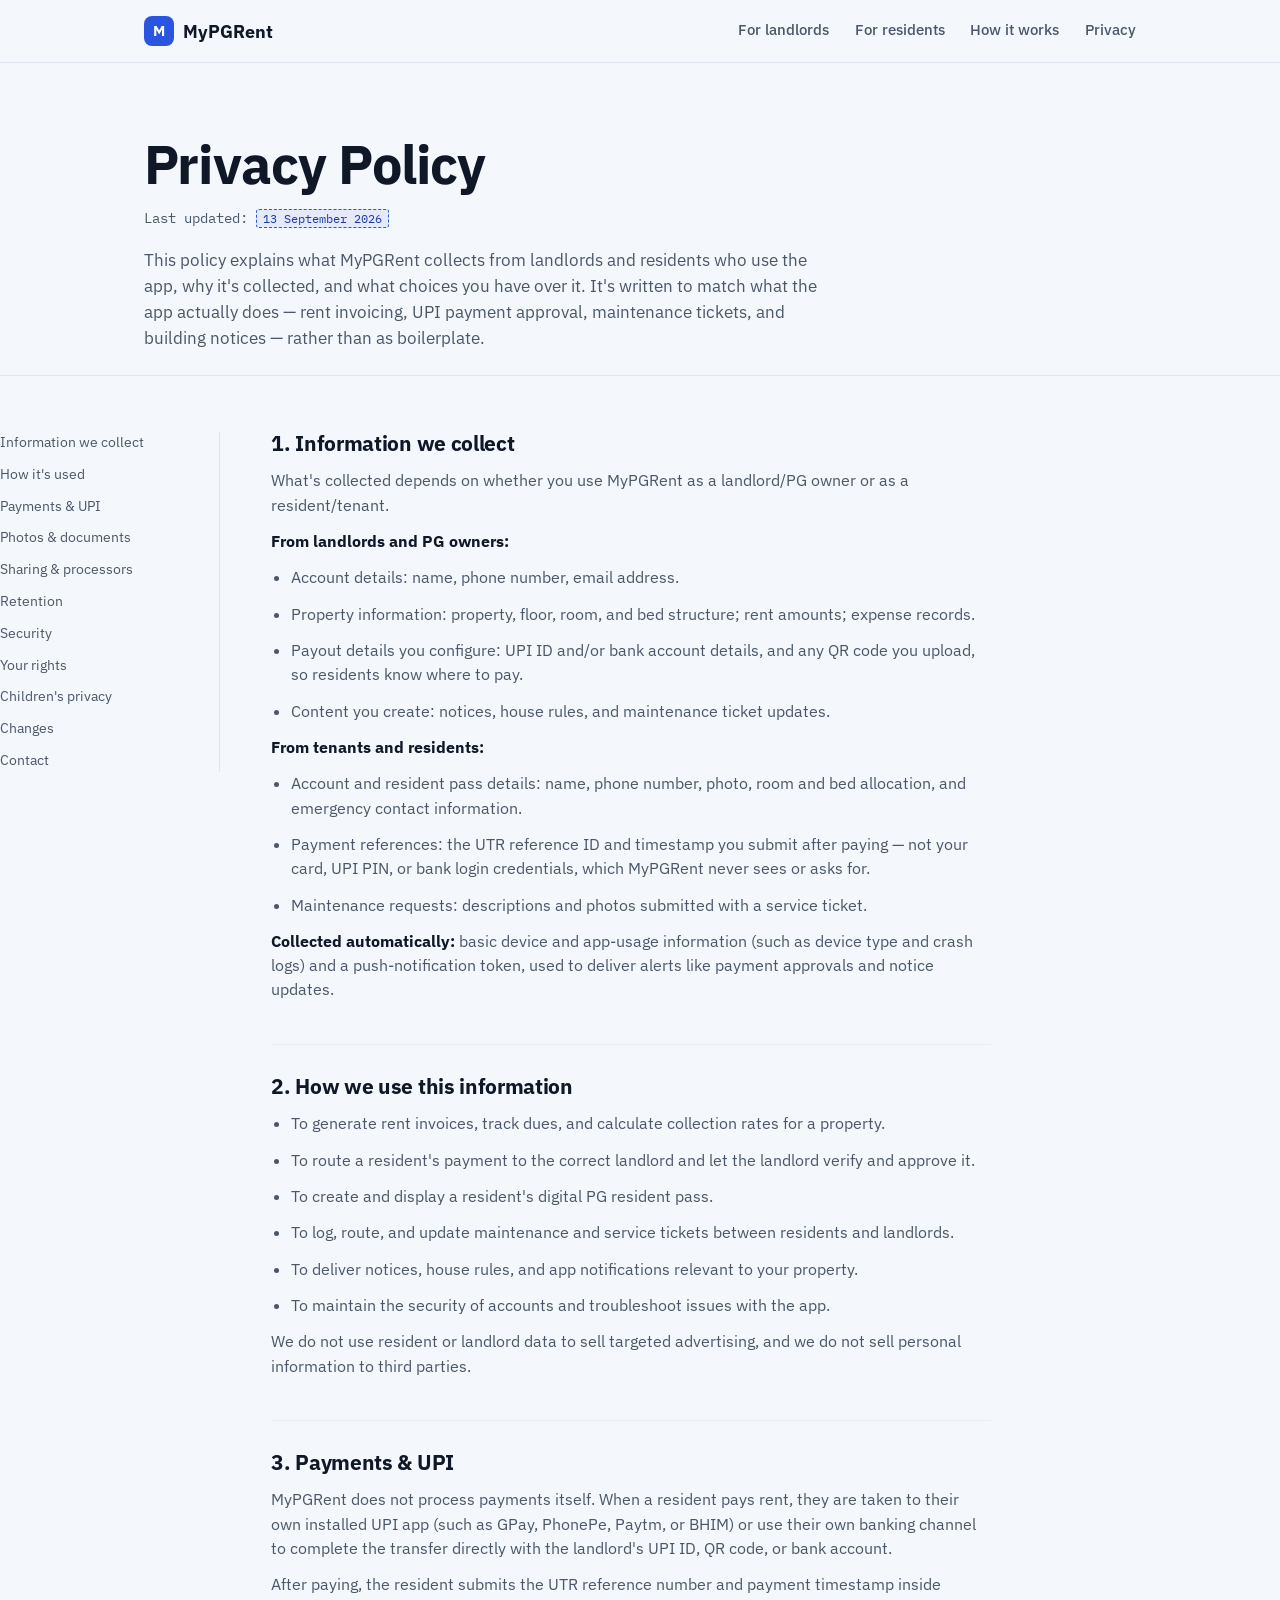
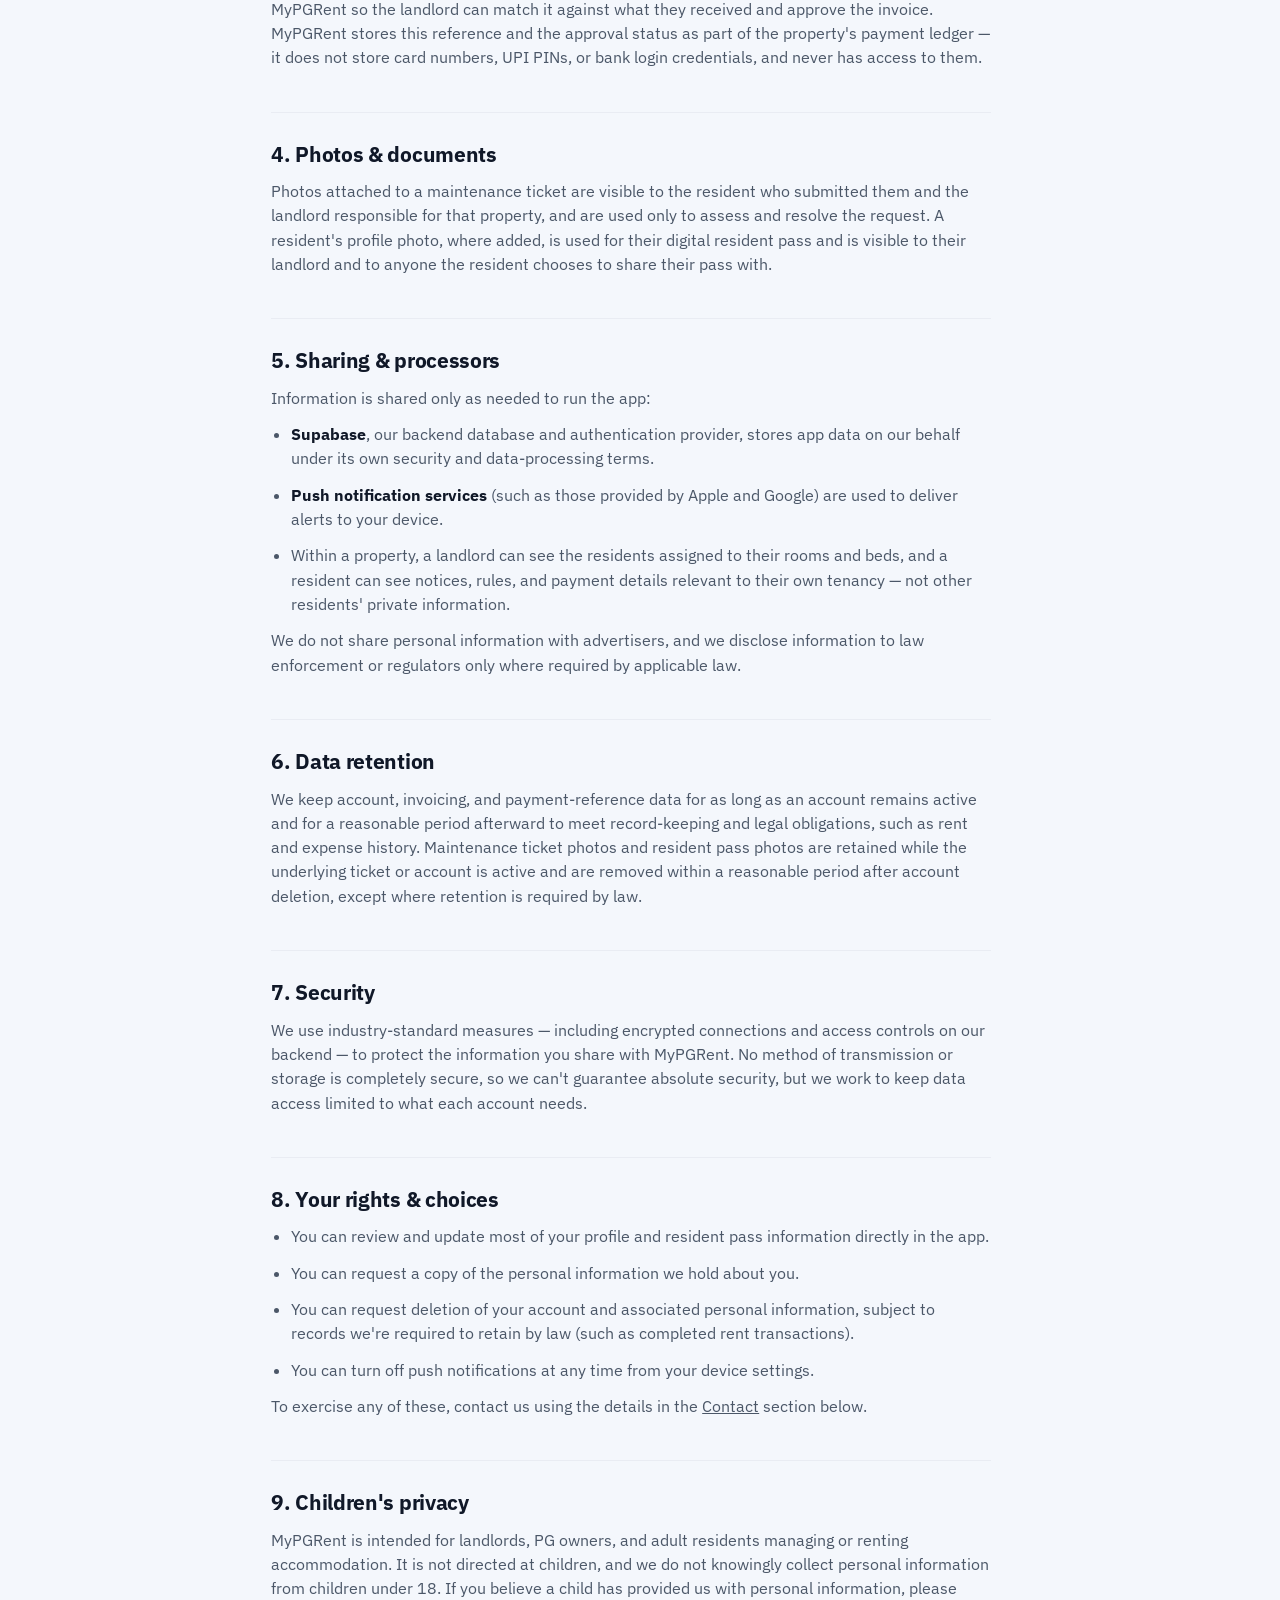
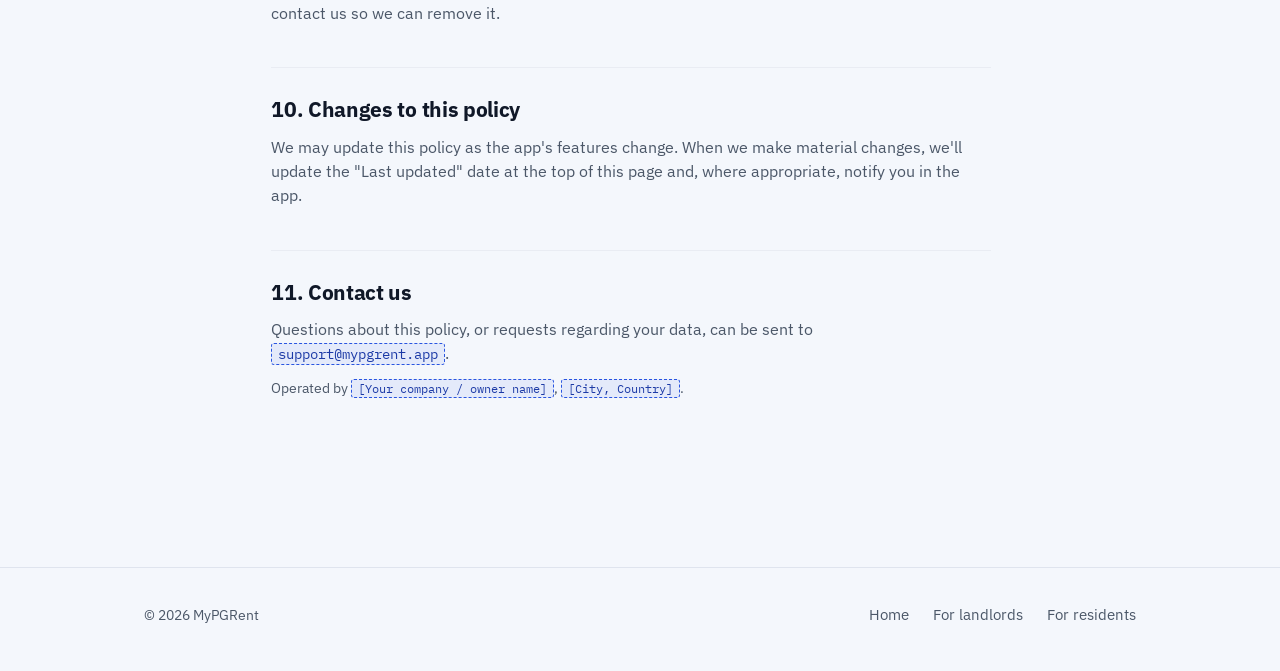
==== privacy.html @ ccdbc05f "Add files via upload" ====
<!DOCTYPE html>
<html lang="en">
<head>
<meta charset="UTF-8">
<meta name="viewport" content="width=device-width, initial-scale=1.0">
<title>Privacy Policy — MyPGRent</title>
<meta name="description" content="Privacy policy for the MyPGRent PG and rental property management app.">
<link rel="preconnect" href="https://fonts.googleapis.com">
<link rel="preconnect" href="https://fonts.gstatic.com" crossorigin>
<link href="https://fonts.googleapis.com/css2?family=Fraunces:opsz,wght@9..144,500;9..144,600&family=IBM+Plex+Sans:wght@400;500;600&family=IBM+Plex+Mono:wght@400;500&display=swap" rel="stylesheet">
<link rel="stylesheet" href="styles.css">
</head>
<body>

<header class="site-header">
  <div class="container">
    <a href="index.html" class="brand"><span class="brand-mark">M</span>MyPGRent</a>
    <button class="nav-toggle" aria-label="Toggle menu" aria-expanded="false">
      <svg viewBox="0 0 24 24" fill="none" stroke="currentColor" stroke-width="2"><line x1="3" y1="6" x2="21" y2="6"/><line x1="3" y1="12" x2="21" y2="12"/><line x1="3" y1="18" x2="21" y2="18"/></svg>
    </button>
    <nav class="site-nav">
      <a href="index.html#landlords">For landlords</a>
      <a href="index.html#residents">For residents</a>
      <a href="index.html#how-it-works">How it works</a>
      <a href="privacy.html">Privacy</a>
    </nav>
  </div>
</header>

<section class="doc-hero">
  <div class="container">
    <h1 style="max-width: 20ch;">Privacy Policy</h1>
    <p class="updated">Last updated: <span class="fill-in">13 September 2026</span></p>
    <p class="lede">This policy explains what MyPGRent collects from landlords and residents who use the app, why it's collected, and what choices you have over it. It's written to match what the app actually does — rent invoicing, UPI payment approval, maintenance tickets, and building notices — rather than as boilerplate.</p>
  </div>
</section>

<section class="doc-body">
  <div class="container" style="display: contents;">
    <aside class="doc-toc">
      <a href="#collect">Information we collect</a>
      <a href="#use">How it's used</a>
      <a href="#payments">Payments &amp; UPI</a>
      <a href="#photos">Photos &amp; documents</a>
      <a href="#sharing">Sharing &amp; processors</a>
      <a href="#retention">Retention</a>
      <a href="#security">Security</a>
      <a href="#rights">Your rights</a>
      <a href="#children">Children's privacy</a>
      <a href="#changes">Changes</a>
      <a href="#contact">Contact</a>
    </aside>

    <div class="doc-content">

      <section id="collect">
        <h2>1. Information we collect</h2>
        <p>What's collected depends on whether you use MyPGRent as a landlord/PG owner or as a resident/tenant.</p>
        <p><strong>From landlords and PG owners:</strong></p>
        <ul>
          <li>Account details: name, phone number, email address.</li>
          <li>Property information: property, floor, room, and bed structure; rent amounts; expense records.</li>
          <li>Payout details you configure: UPI ID and/or bank account details, and any QR code you upload, so residents know where to pay.</li>
          <li>Content you create: notices, house rules, and maintenance ticket updates.</li>
        </ul>
        <p><strong>From tenants and residents:</strong></p>
        <ul>
          <li>Account and resident pass details: name, phone number, photo, room and bed allocation, and emergency contact information.</li>
          <li>Payment references: the UTR reference ID and timestamp you submit after paying — not your card, UPI PIN, or bank login credentials, which MyPGRent never sees or asks for.</li>
          <li>Maintenance requests: descriptions and photos submitted with a service ticket.</li>
        </ul>
        <p><strong>Collected automatically:</strong> basic device and app-usage information (such as device type and crash logs) and a push-notification token, used to deliver alerts like payment approvals and notice updates.</p>
      </section>

      <section id="use">
        <h2>2. How we use this information</h2>
        <ul>
          <li>To generate rent invoices, track dues, and calculate collection rates for a property.</li>
          <li>To route a resident's payment to the correct landlord and let the landlord verify and approve it.</li>
          <li>To create and display a resident's digital PG resident pass.</li>
          <li>To log, route, and update maintenance and service tickets between residents and landlords.</li>
          <li>To deliver notices, house rules, and app notifications relevant to your property.</li>
          <li>To maintain the security of accounts and troubleshoot issues with the app.</li>
        </ul>
        <p>We do not use resident or landlord data to sell targeted advertising, and we do not sell personal information to third parties.</p>
      </section>

      <section id="payments">
        <h2>3. Payments &amp; UPI</h2>
        <p>MyPGRent does not process payments itself. When a resident pays rent, they are taken to their own installed UPI app (such as GPay, PhonePe, Paytm, or BHIM) or use their own banking channel to complete the transfer directly with the landlord's UPI ID, QR code, or bank account.</p>
        <p>After paying, the resident submits the UTR reference number and payment timestamp inside MyPGRent so the landlord can match it against what they received and approve the invoice. MyPGRent stores this reference and the approval status as part of the property's payment ledger — it does not store card numbers, UPI PINs, or bank login credentials, and never has access to them.</p>
      </section>

      <section id="photos">
        <h2>4. Photos &amp; documents</h2>
        <p>Photos attached to a maintenance ticket are visible to the resident who submitted them and the landlord responsible for that property, and are used only to assess and resolve the request. A resident's profile photo, where added, is used for their digital resident pass and is visible to their landlord and to anyone the resident chooses to share their pass with.</p>
      </section>

      <section id="sharing">
        <h2>5. Sharing &amp; processors</h2>
        <p>Information is shared only as needed to run the app:</p>
        <ul>
          <li><strong>Supabase</strong>, our backend database and authentication provider, stores app data on our behalf under its own security and data-processing terms.</li>
          <li><strong>Push notification services</strong> (such as those provided by Apple and Google) are used to deliver alerts to your device.</li>
          <li>Within a property, a landlord can see the residents assigned to their rooms and beds, and a resident can see notices, rules, and payment details relevant to their own tenancy — not other residents' private information.</li>
        </ul>
        <p>We do not share personal information with advertisers, and we disclose information to law enforcement or regulators only where required by applicable law.</p>
      </section>

      <section id="retention">
        <h2>6. Data retention</h2>
        <p>We keep account, invoicing, and payment-reference data for as long as an account remains active and for a reasonable period afterward to meet record-keeping and legal obligations, such as rent and expense history. Maintenance ticket photos and resident pass photos are retained while the underlying ticket or account is active and are removed within a reasonable period after account deletion, except where retention is required by law.</p>
      </section>

      <section id="security">
        <h2>7. Security</h2>
        <p>We use industry-standard measures — including encrypted connections and access controls on our backend — to protect the information you share with MyPGRent. No method of transmission or storage is completely secure, so we can't guarantee absolute security, but we work to keep data access limited to what each account needs.</p>
      </section>

      <section id="rights">
        <h2>8. Your rights &amp; choices</h2>
        <ul>
          <li>You can review and update most of your profile and resident pass information directly in the app.</li>
          <li>You can request a copy of the personal information we hold about you.</li>
          <li>You can request deletion of your account and associated personal information, subject to records we're required to retain by law (such as completed rent transactions).</li>
          <li>You can turn off push notifications at any time from your device settings.</li>
        </ul>
        <p>To exercise any of these, contact us using the details in the <a href="#contact">Contact</a> section below.</p>
      </section>

      <section id="children">
        <h2>9. Children's privacy</h2>
        <p>MyPGRent is intended for landlords, PG owners, and adult residents managing or renting accommodation. It is not directed at children, and we do not knowingly collect personal information from children under 18. If you believe a child has provided us with personal information, please contact us so we can remove it.</p>
      </section>

      <section id="changes">
        <h2>10. Changes to this policy</h2>
        <p>We may update this policy as the app's features change. When we make material changes, we'll update the "Last updated" date at the top of this page and, where appropriate, notify you in the app.</p>
      </section>

      <section id="contact">
        <h2>11. Contact us</h2>
        <p>Questions about this policy, or requests regarding your data, can be sent to <span class="fill-in">support@mypgrent.app</span>.</p>
        <p style="font-size: 0.85rem;">Operated by <span class="fill-in">[Your company / owner name]</span>, <span class="fill-in">[City, Country]</span>.</p>
      </section>

    </div>
  </div>
</section>

<footer class="site-footer">
  <div class="container">
    <span class="copy">© <span id="year"></span> MyPGRent</span>
    <nav>
      <a href="index.html">Home</a>
      <a href="index.html#landlords">For landlords</a>
      <a href="index.html#residents">For residents</a>
    </nav>
  </div>
</footer>

<script src="script.js"></script>
</body>
</html>
---- styles.css ----
/* ============================================================
   MyPGRent — design tokens
   Blue theme matched to the app's own screenshots: a confident
   product blue for primary actions, with the app's own status
   colors (collected/green, pending/amber, urgent/red) used only
   where they mean the same thing here.
   ============================================================ */

:root {
  --ink: #101828;
  --ink-soft: #4b5768;
  --paper: #f4f7fc;
  --paper-raised: #ffffff;
  --blue: #2955e0;
  --blue-deep: #1c3aa6;
  --blue-tint: #e9eefd;
  --green: #0f9d63;
  --amber: #c2830f;
  --red: #d3453f;
  --line: #dfe4ee;
  --line-soft: #e9ecf3;
  --white: #ffffff;

  --display: "Plus Jakarta Sans", "IBM Plex Sans", -apple-system, sans-serif;
  --sans: "IBM Plex Sans", -apple-system, "Segoe UI", sans-serif;
  --mono: "IBM Plex Mono", ui-monospace, "SFMono-Regular", monospace;

  --max: 1120px;
  --pad: clamp(20px, 5vw, 64px);
}

* { box-sizing: border-box; }

html { scroll-behavior: smooth; }

@media (prefers-reduced-motion: reduce) {
  html { scroll-behavior: auto; }
  * { animation-duration: 0.01ms !important; transition-duration: 0.01ms !important; }
}

body {
  margin: 0;
  background: var(--paper);
  color: var(--ink);
  font-family: var(--sans);
  font-size: 17px;
  line-height: 1.55;
  -webkit-font-smoothing: antialiased;
}

img, svg { max-width: 100%; display: block; }
a { color: inherit; }

a:focus-visible, button:focus-visible, [tabindex]:focus-visible {
  outline: 2px solid var(--blue-deep);
  outline-offset: 3px;
}

h1, h2, h3 {
  font-family: var(--display);
  font-weight: 700;
  color: var(--ink);
  margin: 0;
  letter-spacing: -0.015em;
}

h1 { font-size: clamp(2.3rem, 4.8vw, 3.4rem); line-height: 1.08; }
h2 { font-size: clamp(1.6rem, 3.2vw, 2.2rem); line-height: 1.18; }
h3 { font-size: 1.2rem; line-height: 1.3; }

p { margin: 0; }

.container {
  max-width: var(--max);
  margin: 0 auto;
  padding-left: var(--pad);
  padding-right: var(--pad);
}

/* ---------- header ---------- */

.site-header {
  position: sticky;
  top: 0;
  z-index: 20;
  background: rgba(244, 247, 252, 0.92);
  backdrop-filter: blur(6px);
  border-bottom: 1px solid var(--line);
}

.site-header .container {
  display: flex;
  align-items: center;
  justify-content: space-between;
  padding-top: 16px;
  padding-bottom: 16px;
}

.brand {
  display: flex;
  align-items: center;
  gap: 9px;
  text-decoration: none;
  font-family: var(--display);
  font-weight: 700;
  font-size: 1.15rem;
  color: var(--ink);
}

.brand .brand-mark {
  width: 30px;
  height: 30px;
  border-radius: 8px;
  background: var(--blue);
  color: var(--white);
  display: inline-flex;
  align-items: center;
  justify-content: center;
  font-family: var(--display);
  font-weight: 700;
  font-size: 0.95rem;
}

nav.site-nav { display: flex; gap: clamp(16px, 2vw, 32px); align-items: center; }

nav.site-nav a {
  text-decoration: none;
  font-size: 0.95rem;
  font-weight: 500;
  color: var(--ink-soft);
  border-bottom: 1px solid transparent;
  padding-bottom: 2px;
  transition: border-color 0.15s ease, color 0.15s ease;
}

nav.site-nav a:hover { color: var(--ink); border-color: var(--blue); }

/* ---------- hero ---------- */

.hero { padding-top: clamp(40px, 7vw, 84px); padding-bottom: clamp(24px, 5vw, 56px); }

.hero .container {
  display: grid;
  grid-template-columns: 1.05fr 0.95fr;
  gap: clamp(28px, 5vw, 64px);
  align-items: center;
}

.hero h1 { max-width: 15ch; }

.hero .lede {
  font-size: 1.1rem;
  color: var(--ink-soft);
  max-width: 46ch;
  margin-top: 18px;
}

.hero-ctas { margin-top: 30px; }

.badges { display: flex; gap: 12px; flex-wrap: wrap; }

.badge-btn {
  display: inline-flex;
  align-items: center;
  gap: 10px;
  padding: 10px 18px 10px 14px;
  border-radius: 10px;
  background: var(--ink);
  color: var(--white);
  text-decoration: none;
  border: 1px solid var(--ink);
}

.badge-btn:hover { background: var(--blue-deep); border-color: var(--blue-deep); }

.badge-btn svg { width: 22px; height: 22px; flex-shrink: 0; }

.badge-btn .badge-text { display: flex; flex-direction: column; line-height: 1.15; }
.badge-btn .badge-text .small { font-size: 0.66rem; opacity: 0.85; }
.badge-btn .badge-text .big { font-size: 0.98rem; font-weight: 600; font-family: var(--display); }

.hero-note {
  margin-top: 14px;
  font-size: 0.85rem;
  color: var(--ink-soft);
}

.hero-shot {
  border-radius: 22px;
  overflow: hidden;
  box-shadow: 0 30px 60px -30px rgba(16, 24, 40, 0.35);
  max-width: 340px;
  margin: 0 auto;
}

/* ---------- generic section headings ---------- */

.section-intro { padding: clamp(24px, 5vw, 48px) 0 8px; }
.section-intro h2 { max-width: 22ch; }
.section-intro .sub { margin-top: 14px; max-width: 62ch; color: var(--ink-soft); font-size: 1.03rem; }

/* ---------- showcase (alternating screenshot rows) ---------- */

.showcase { padding: clamp(20px, 4vw, 32px) 0; }

.showcase-row {
  display: grid;
  grid-template-columns: 0.85fr 1.15fr;
  gap: clamp(28px, 6vw, 72px);
  align-items: center;
  padding: clamp(36px, 6vw, 56px) 0;
  border-bottom: 1px solid var(--line);
}

.showcase-row:last-child { border-bottom: none; }

.showcase-row.reverse { grid-template-columns: 1.15fr 0.85fr; }
.showcase-row.reverse .showcase-shot { order: 2; }
.showcase-row.reverse .showcase-text { order: 1; }

.showcase-shot {
  border-radius: 20px;
  overflow: hidden;
  box-shadow: 0 24px 48px -28px rgba(16, 24, 40, 0.32);
  max-width: 280px;
  margin: 0 auto;
}

.showcase-text .tag {
  display: inline-block;
  font-size: 0.78rem;
  font-weight: 600;
  color: var(--blue-deep);
  background: var(--blue-tint);
  padding: 4px 11px;
  border-radius: 100px;
  margin-bottom: 14px;
}

.showcase-text h3 { font-size: clamp(1.3rem, 2.4vw, 1.6rem); }

.showcase-text p {
  margin-top: 12px;
  color: var(--ink-soft);
  font-size: 1rem;
  max-width: 46ch;
}

.showcase-text ul {
  margin: 18px 0 0;
  padding: 0;
  list-style: none;
  display: flex;
  flex-direction: column;
  gap: 9px;
}

.showcase-text li {
  font-size: 0.94rem;
  color: var(--ink-soft);
  padding-left: 20px;
  position: relative;
}

.showcase-text li::before {
  content: "";
  position: absolute;
  left: 0;
  top: 7px;
  width: 7px;
  height: 7px;
  border-radius: 50%;
  background: var(--blue);
}

/* ---------- mini feature list ---------- */

.mini-list { padding: clamp(32px, 5vw, 56px) 0; background: var(--paper-raised); border-top: 1px solid var(--line); border-bottom: 1px solid var(--line); }

.mini-list h2 { max-width: 20ch; }

.mini-grid {
  margin-top: 30px;
  display: grid;
  grid-template-columns: repeat(3, 1fr);
  gap: 24px;
}

.mini-card {
  border: 1px solid var(--line);
  border-radius: 14px;
  padding: 20px;
  background: var(--paper);
}

.mini-card h4 { font-family: var(--display); font-weight: 600; font-size: 1rem; margin: 0 0 8px; }
.mini-card p { font-size: 0.9rem; color: var(--ink-soft); }

/* ---------- trust note ---------- */

.trust { padding: clamp(40px, 6vw, 72px) 0; }

.trust .container {
  display: grid;
  grid-template-columns: 1fr 1fr;
  gap: clamp(28px, 5vw, 56px);
  align-items: start;
}

.trust p { color: var(--ink-soft); font-size: 1.02rem; }

.trust .note-list { border-left: 2px solid var(--blue); padding-left: 20px; display: flex; flex-direction: column; gap: 14px; }
.trust .note-list div span { display: block; font-size: 0.85rem; color: var(--ink-soft); margin-top: 2px; }

/* ---------- footer ---------- */

footer.site-footer { border-top: 1px solid var(--line); padding: 36px 0 44px; }

footer.site-footer .container {
  display: flex;
  justify-content: space-between;
  align-items: center;
  flex-wrap: wrap;
  gap: 20px;
}

footer.site-footer .badges { transform: scale(0.9); transform-origin: left center; }

footer.site-footer nav { display: flex; gap: 24px; font-size: 0.92rem; }
footer.site-footer nav a { text-decoration: none; color: var(--ink-soft); }
footer.site-footer nav a:hover { color: var(--ink); }
footer.site-footer .copy { font-size: 0.85rem; color: var(--ink-soft); }

.footer-top {
  display: flex;
  justify-content: space-between;
  align-items: center;
  flex-wrap: wrap;
  gap: 20px;
  padding-bottom: 28px;
  margin-bottom: 20px;
  border-bottom: 1px solid var(--line);
}

/* ---------- mobile nav ---------- */

.nav-toggle { display: none; background: none; border: none; cursor: pointer; padding: 6px; }
.nav-toggle svg { width: 22px; height: 22px; }

@media (max-width: 780px) {
  .hero .container { grid-template-columns: 1fr; }
  .hero-shot { order: -1; }
  .showcase-row, .showcase-row.reverse { grid-template-columns: 1fr; }
  .showcase-row.reverse .showcase-shot, .showcase-row.reverse .showcase-text { order: unset; }
  .mini-grid { grid-template-columns: 1fr; }
  .trust .container { grid-template-columns: 1fr; }
  .footer-top, footer.site-footer .container { flex-direction: column; align-items: flex-start; }

  nav.site-nav {
    position: absolute;
    top: 100%;
    left: 0;
    right: 0;
    background: var(--paper);
    border-bottom: 1px solid var(--line);
    flex-direction: column;
    align-items: flex-start;
    padding: 8px var(--pad) 20px;
    display: none;
  }
  nav.site-nav.open { display: flex; }
  .nav-toggle { display: inline-flex; }
}

/* ============================================================
   Document page (privacy policy)
   ============================================================ */

.doc-hero { padding: clamp(40px, 6vw, 72px) 0 24px; border-bottom: 1px solid var(--line); }
.doc-hero .updated { font-family: var(--mono); font-size: 0.85rem; color: var(--ink-soft); margin-top: 14px; }
.doc-hero .lede { margin-top: 18px; max-width: 68ch; color: var(--ink-soft); font-size: 1.05rem; }

.doc-body {
  padding: clamp(32px, 5vw, 56px) 0 clamp(56px, 8vw, 96px);
  display: grid;
  grid-template-columns: 220px 1fr;
  gap: clamp(24px, 4vw, 56px);
  align-items: start;
}

.doc-toc {
  position: sticky;
  top: 92px;
  display: flex;
  flex-direction: column;
  gap: 10px;
  border-right: 1px solid var(--line);
  padding-right: 20px;
}

.doc-toc a { text-decoration: none; font-size: 0.88rem; color: var(--ink-soft); }
.doc-toc a:hover { color: var(--blue-deep); }

.doc-content section { padding-bottom: 30px; margin-bottom: 30px; border-bottom: 1px solid var(--line-soft); max-width: 72ch; }
.doc-content section:last-child { border-bottom: none; }
.doc-content h2 { font-size: 1.3rem; margin-bottom: 12px; }
.doc-content p, .doc-content li { color: var(--ink-soft); font-size: 0.98rem; margin-bottom: 12px; }
.doc-content ul { padding-left: 20px; margin: 0 0 12px; }
.doc-content strong { color: var(--ink); }

.fill-in {
  background: rgba(41, 85, 224, 0.08);
  border: 1px dashed var(--blue);
  padding: 1px 6px;
  border-radius: 3px;
  color: var(--blue-deep);
  font-family: var(--mono);
  font-size: 0.88em;
}

@media (max-width: 780px) {
  .doc-body { grid-template-columns: 1fr; }
  .doc-toc {
    position: static;
    border-right: none;
    border-bottom: 1px solid var(--line);
    padding-right: 0;
    padding-bottom: 16px;
    flex-direction: row;
    flex-wrap: wrap;
    gap: 14px;
  }
}
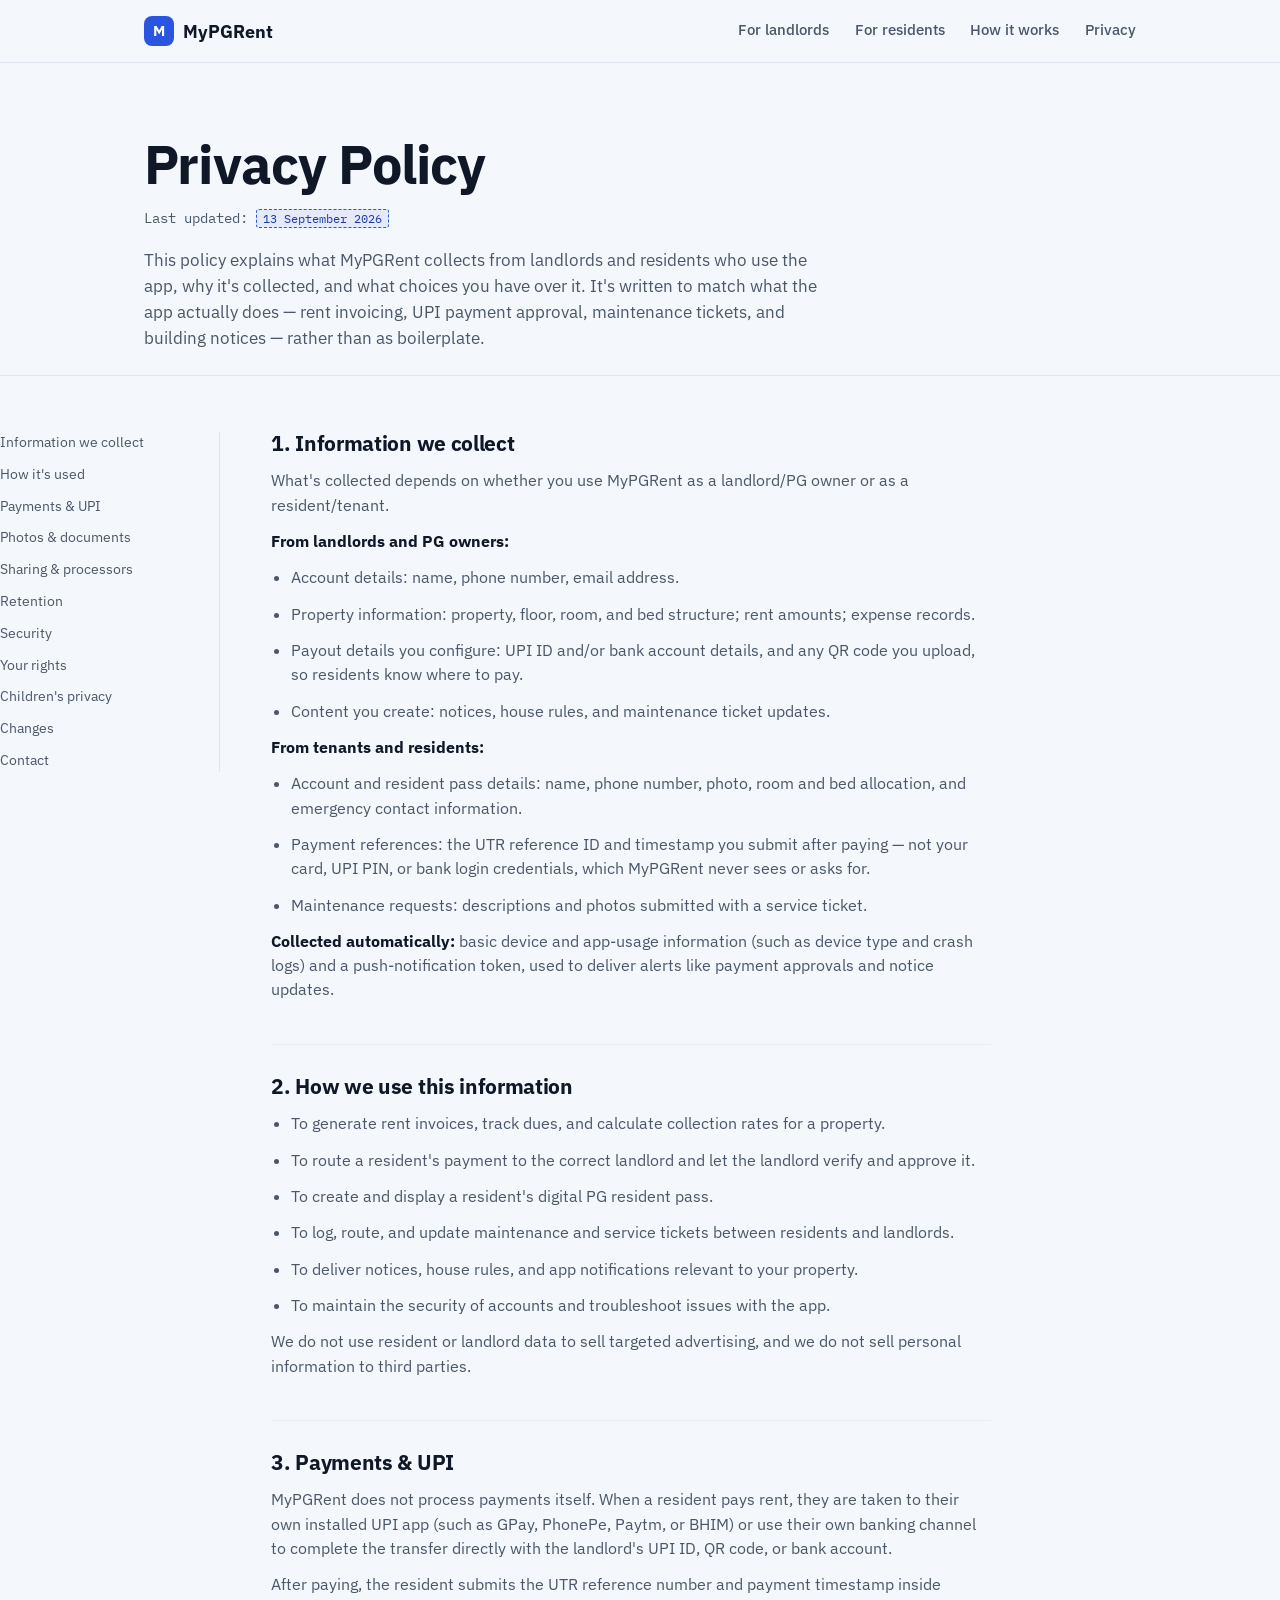
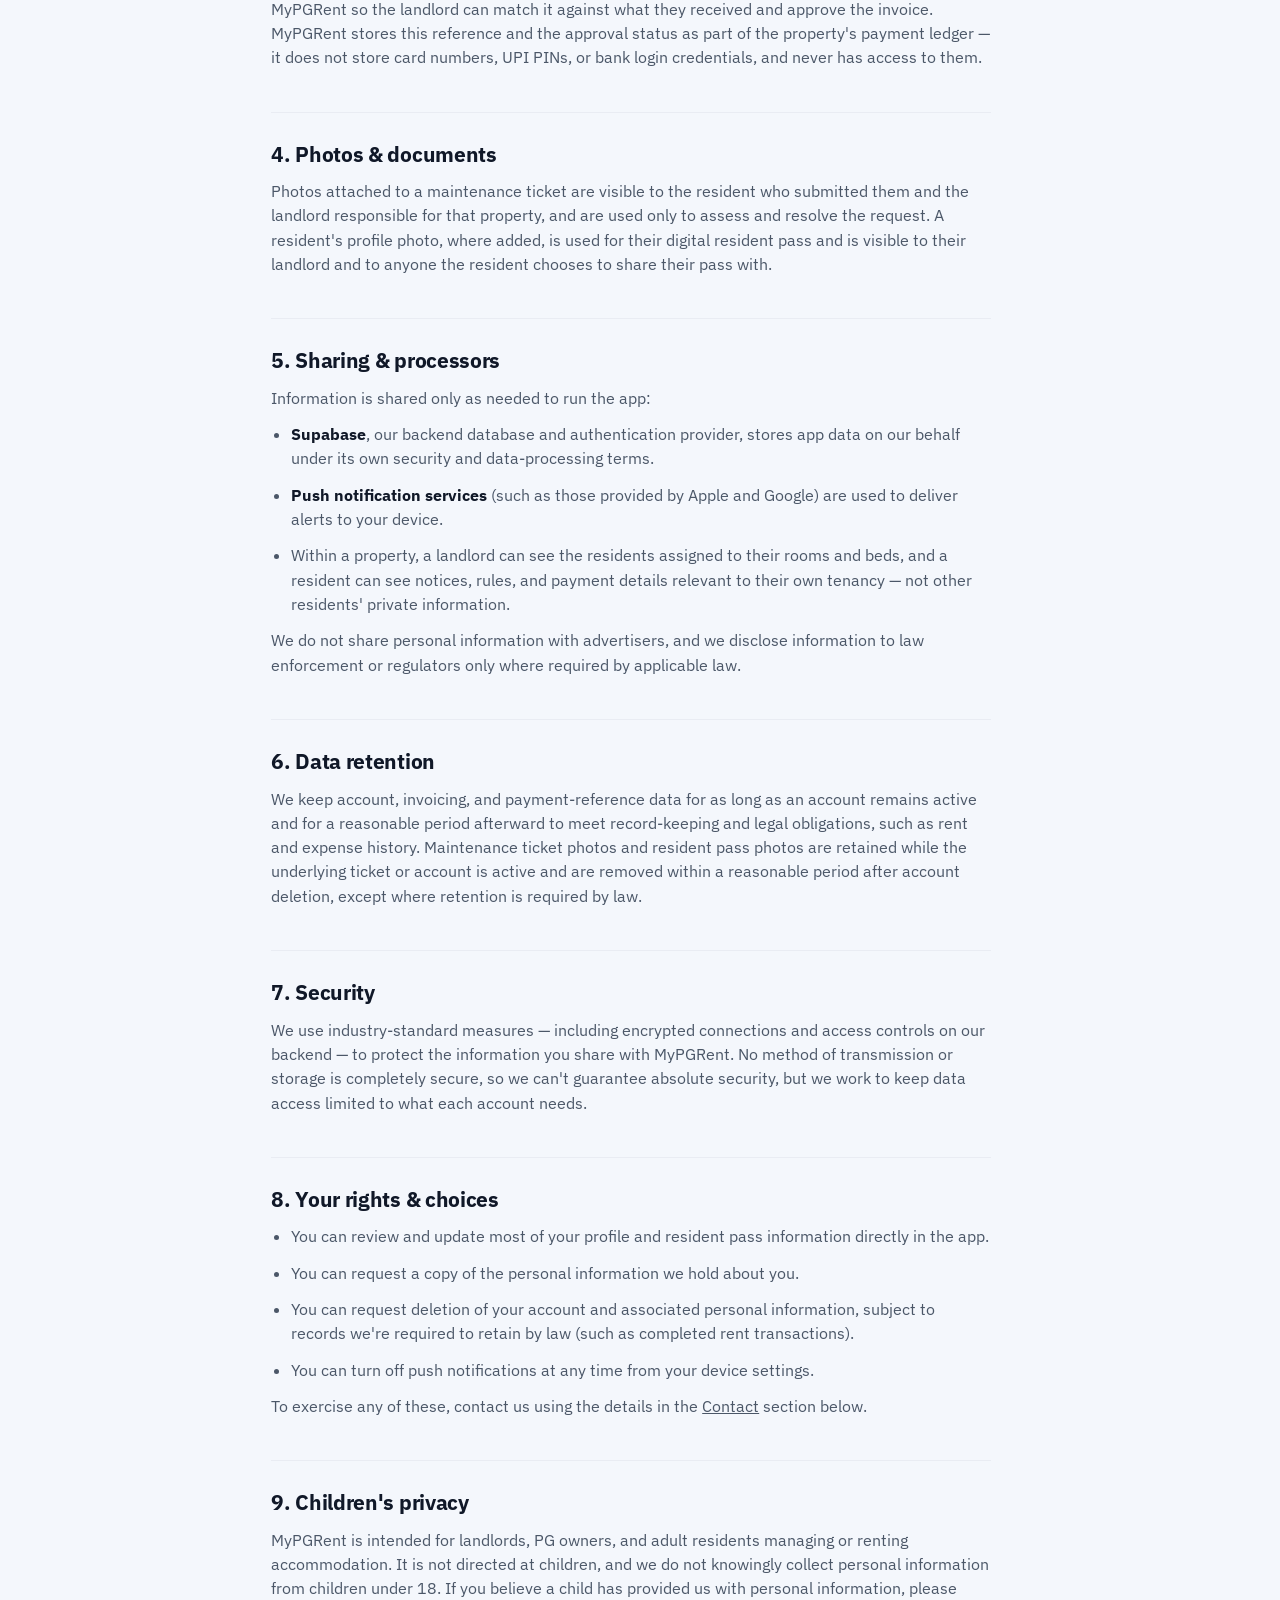
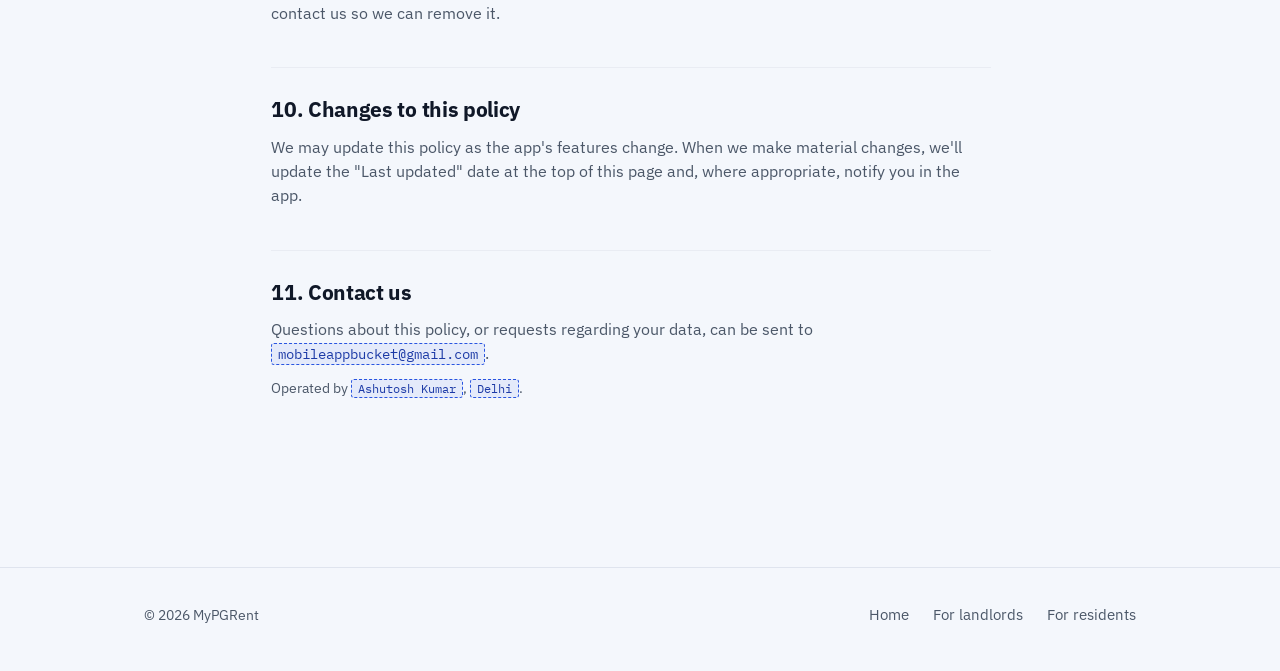
==== commit 98d518fa: "Update privacy.html" ====
--- a/privacy.html
+++ b/privacy.html
@@ -140,8 +140,8 @@
 
       <section id="contact">
         <h2>11. Contact us</h2>
-        <p>Questions about this policy, or requests regarding your data, can be sent to <span class="fill-in">support@mypgrent.app</span>.</p>
-        <p style="font-size: 0.85rem;">Operated by <span class="fill-in">[Your company / owner name]</span>, <span class="fill-in">[City, Country]</span>.</p>
+        <p>Questions about this policy, or requests regarding your data, can be sent to <span class="fill-in">mobileappbucket@gmail.com</span>.</p>
+        <p style="font-size: 0.85rem;">Operated by <span class="fill-in">Ashutosh Kumar</span>, <span class="fill-in">Delhi</span>.</p>
       </section>
 
     </div>
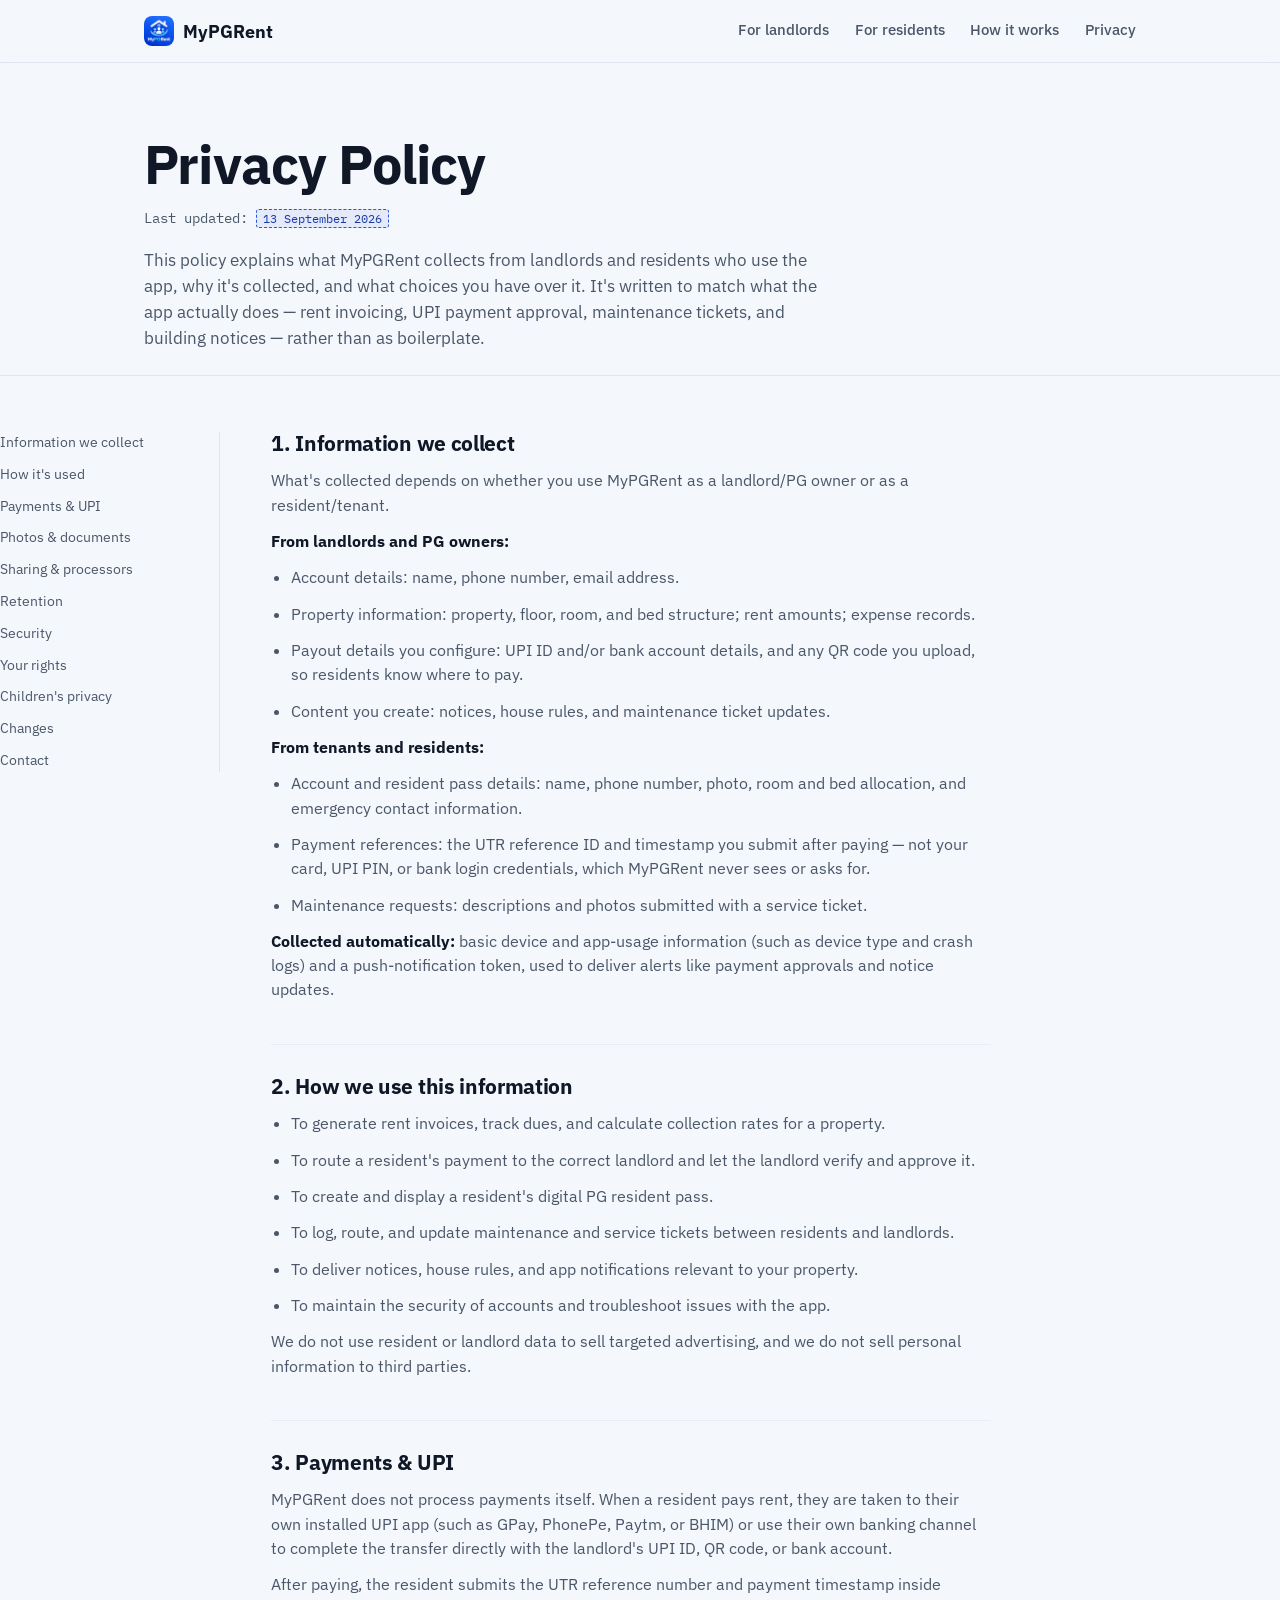
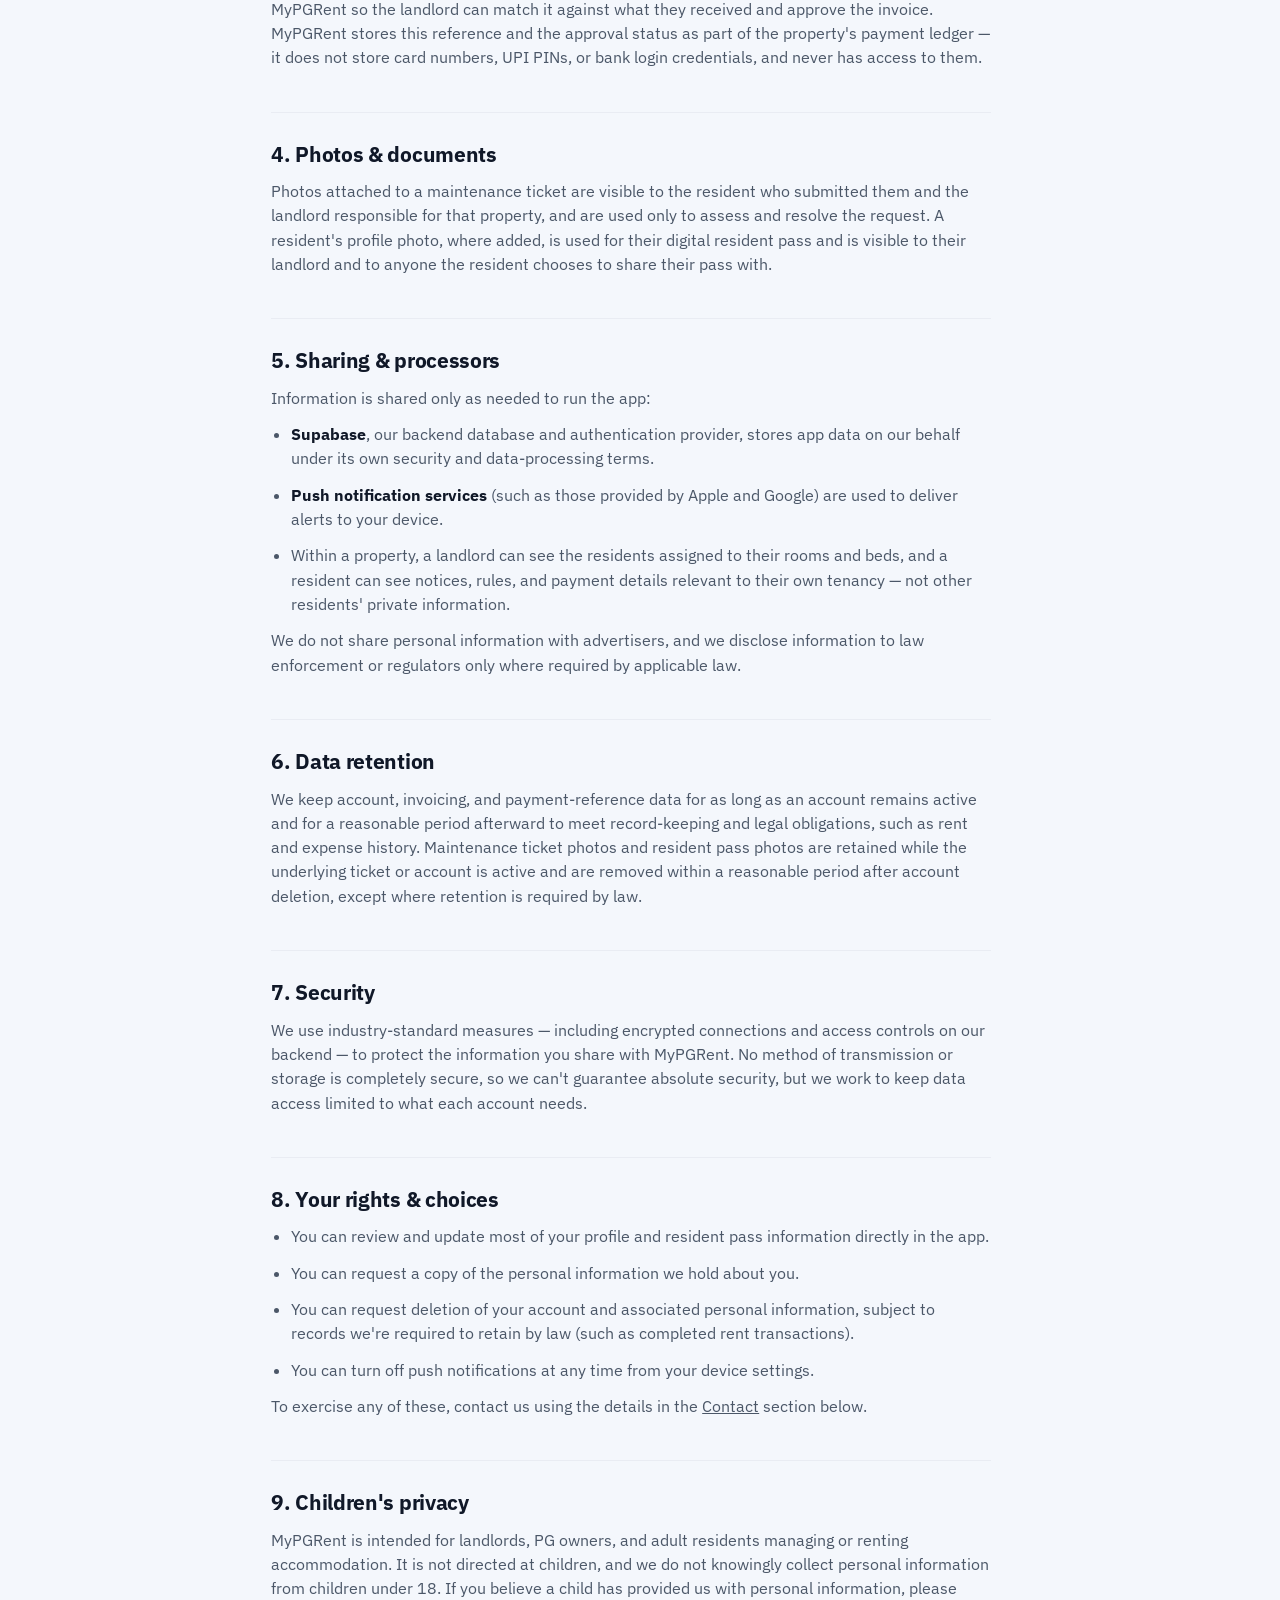
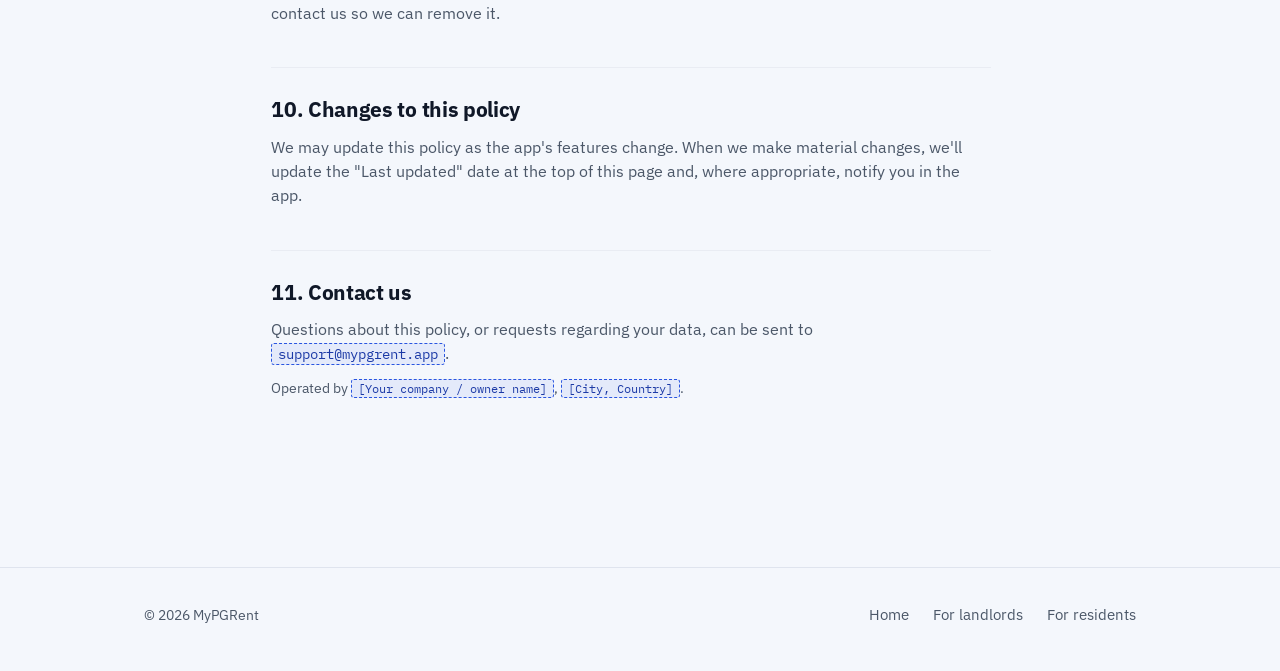
==== commit 17b2c6d4: "Add files via upload" ====
--- a/privacy.html
+++ b/privacy.html
@@ -8,13 +8,15 @@
 <link rel="preconnect" href="https://fonts.googleapis.com">
 <link rel="preconnect" href="https://fonts.gstatic.com" crossorigin>
 <link href="https://fonts.googleapis.com/css2?family=Fraunces:opsz,wght@9..144,500;9..144,600&family=IBM+Plex+Sans:wght@400;500;600&family=IBM+Plex+Mono:wght@400;500&display=swap" rel="stylesheet">
+<link rel="icon" type="image/png" href="assets/favicon-32.png">
+<link rel="apple-touch-icon" href="assets/apple-touch-icon.png">
 <link rel="stylesheet" href="styles.css">
 </head>
 <body>
 
 <header class="site-header">
   <div class="container">
-    <a href="index.html" class="brand"><span class="brand-mark">M</span>MyPGRent</a>
+    <a href="index.html" class="brand"><img class="brand-mark" src="assets/logo.png" alt="MyPGRent logo">MyPGRent</a>
     <button class="nav-toggle" aria-label="Toggle menu" aria-expanded="false">
       <svg viewBox="0 0 24 24" fill="none" stroke="currentColor" stroke-width="2"><line x1="3" y1="6" x2="21" y2="6"/><line x1="3" y1="12" x2="21" y2="12"/><line x1="3" y1="18" x2="21" y2="18"/></svg>
     </button>
@@ -140,8 +142,8 @@
 
       <section id="contact">
         <h2>11. Contact us</h2>
-        <p>Questions about this policy, or requests regarding your data, can be sent to <span class="fill-in">mobileappbucket@gmail.com</span>.</p>
-        <p style="font-size: 0.85rem;">Operated by <span class="fill-in">Ashutosh Kumar</span>, <span class="fill-in">Delhi</span>.</p>
+        <p>Questions about this policy, or requests regarding your data, can be sent to <span class="fill-in">support@mypgrent.app</span>.</p>
+        <p style="font-size: 0.85rem;">Operated by <span class="fill-in">[Your company / owner name]</span>, <span class="fill-in">[City, Country]</span>.</p>
       </section>
 
     </div>
--- a/styles.css
+++ b/styles.css
@@ -111,14 +111,7 @@
   width: 30px;
   height: 30px;
   border-radius: 8px;
-  background: var(--blue);
-  color: var(--white);
-  display: inline-flex;
-  align-items: center;
-  justify-content: center;
-  font-family: var(--display);
-  font-weight: 700;
-  font-size: 0.95rem;
+  display: block;
 }
 
 nav.site-nav { display: flex; gap: clamp(16px, 2vw, 32px); align-items: center; }
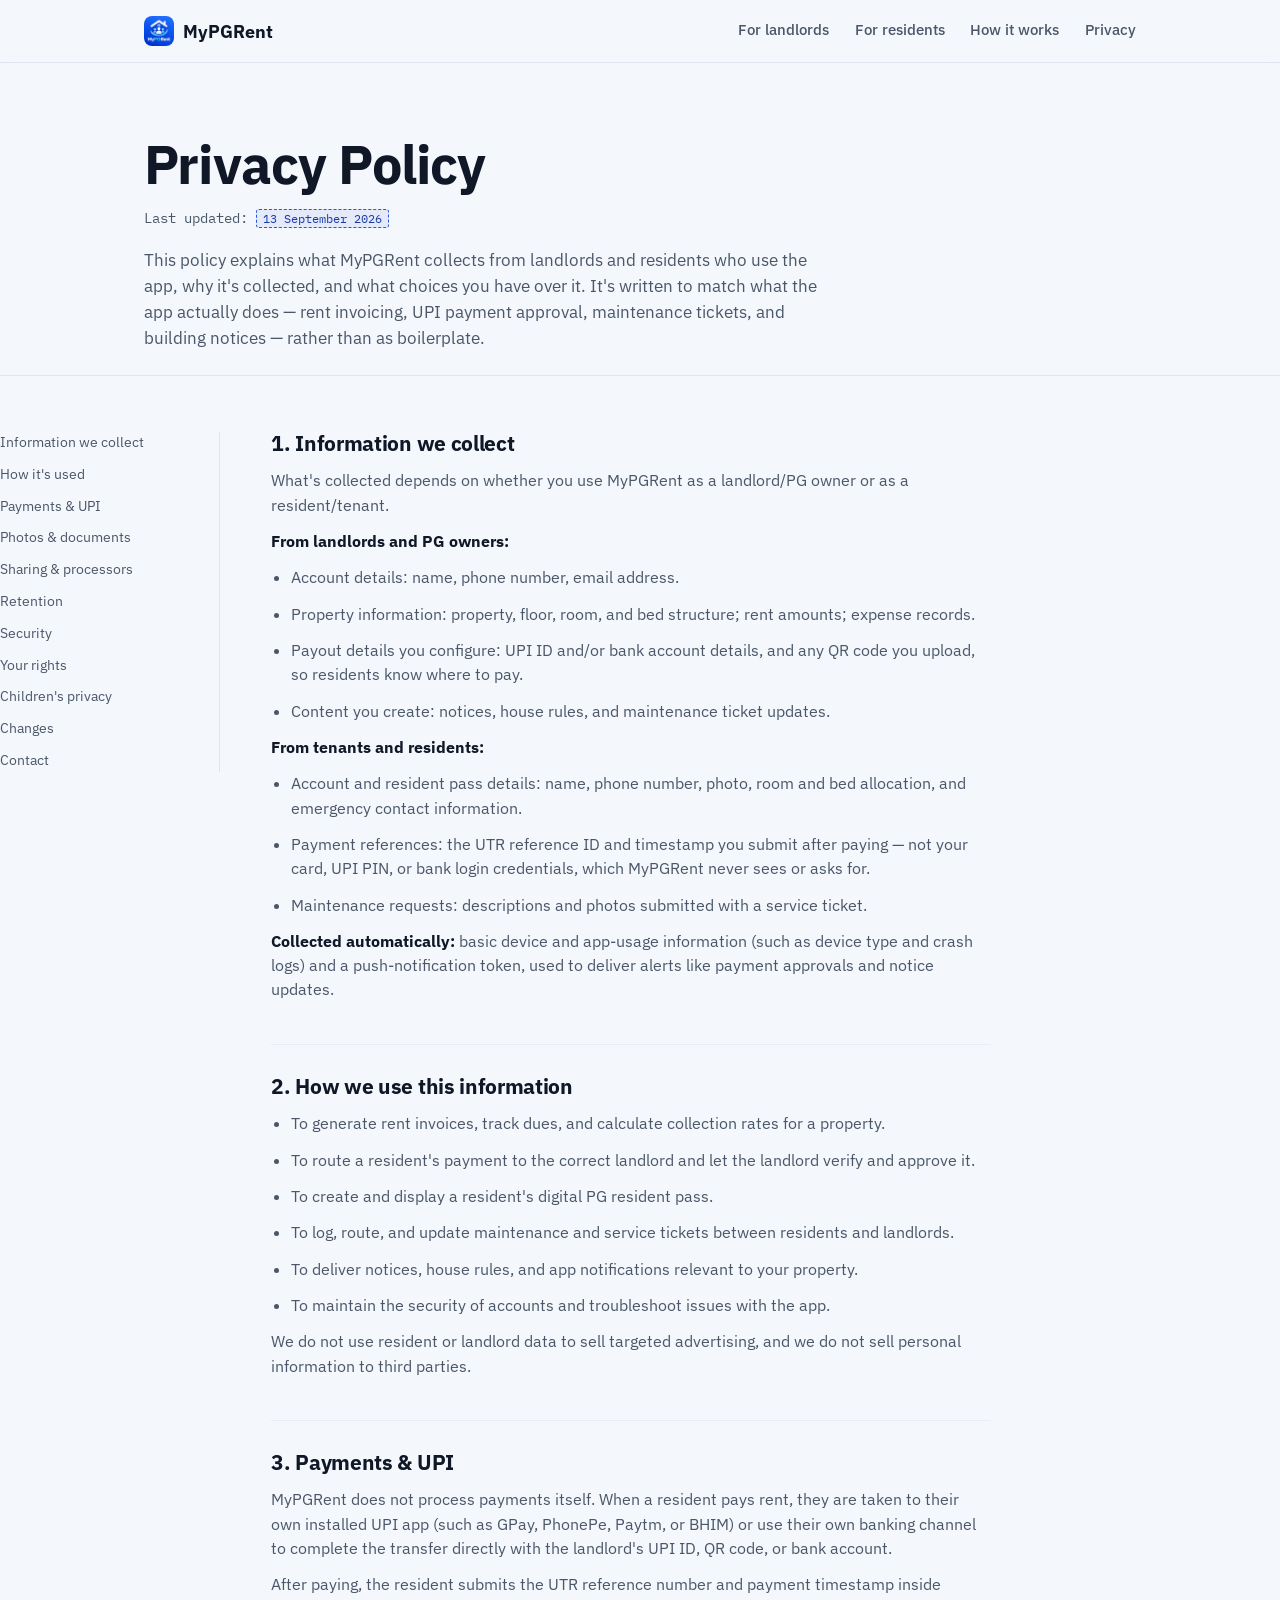
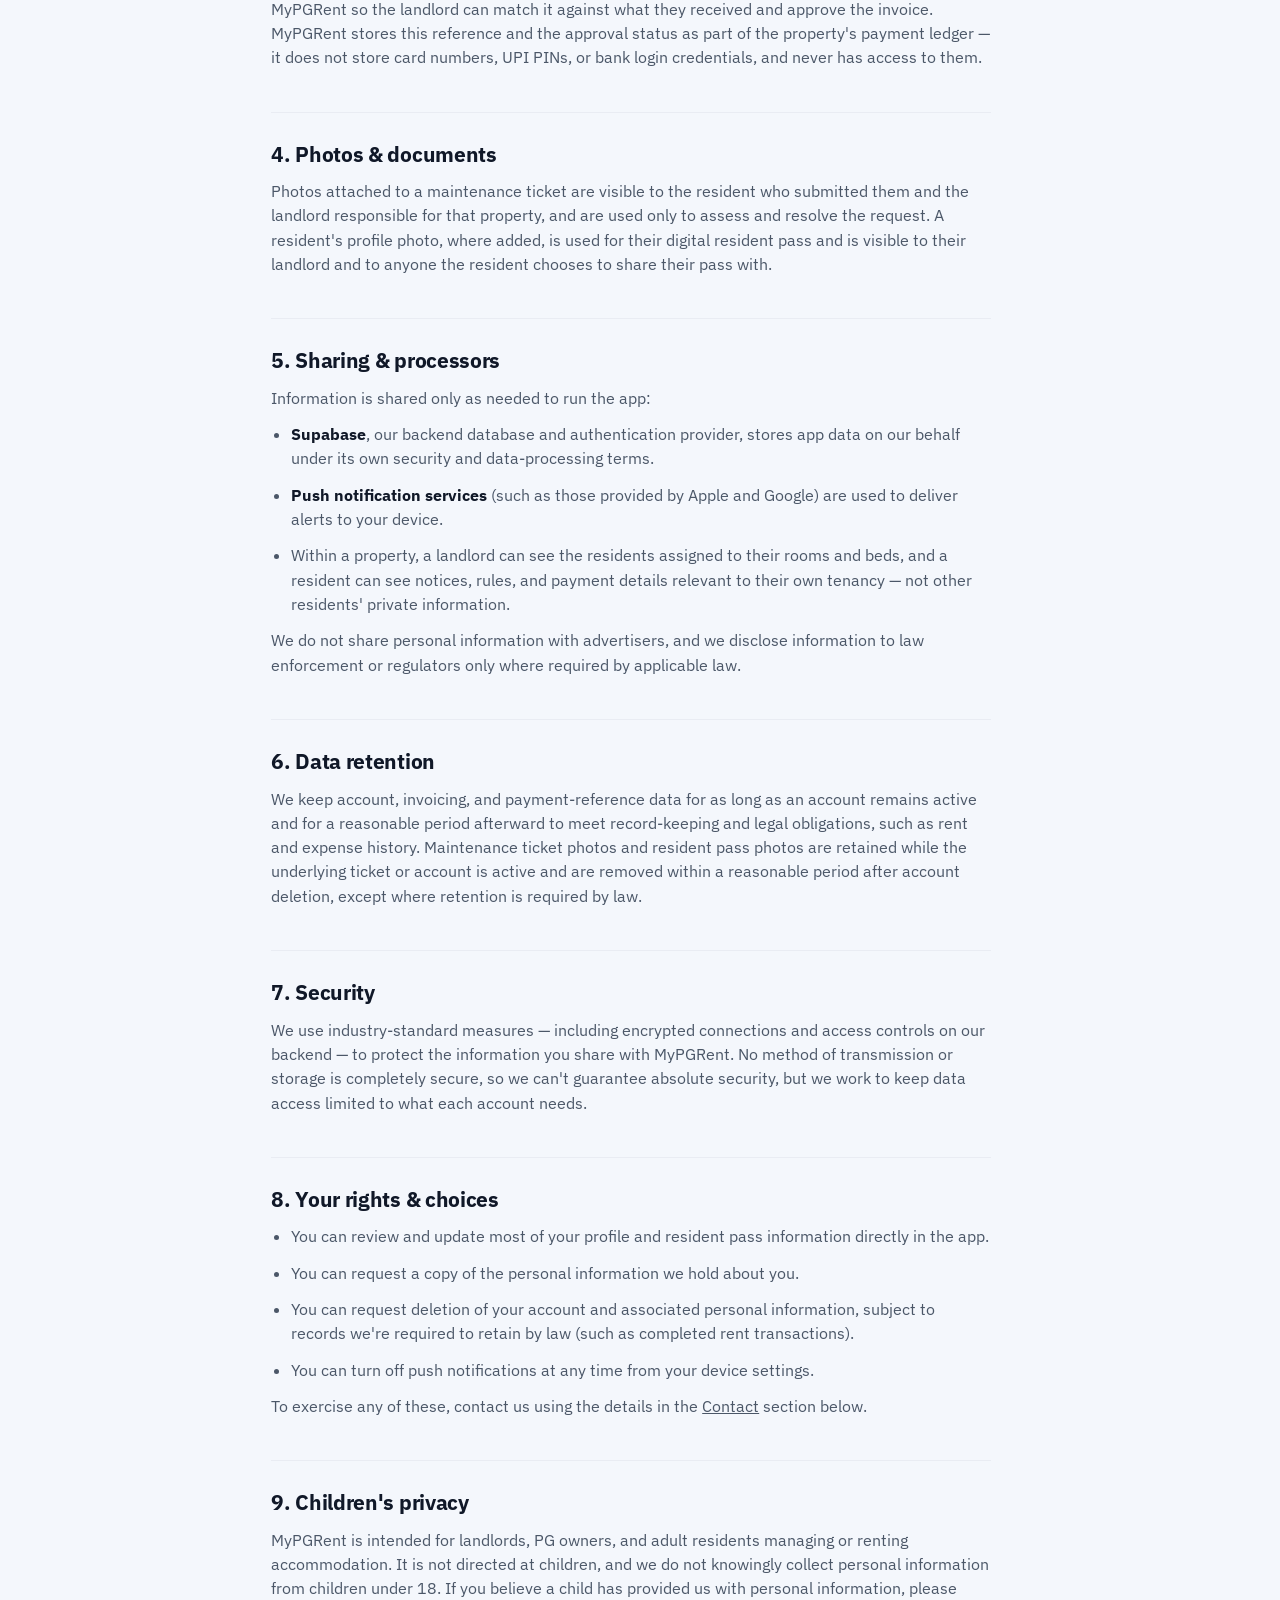
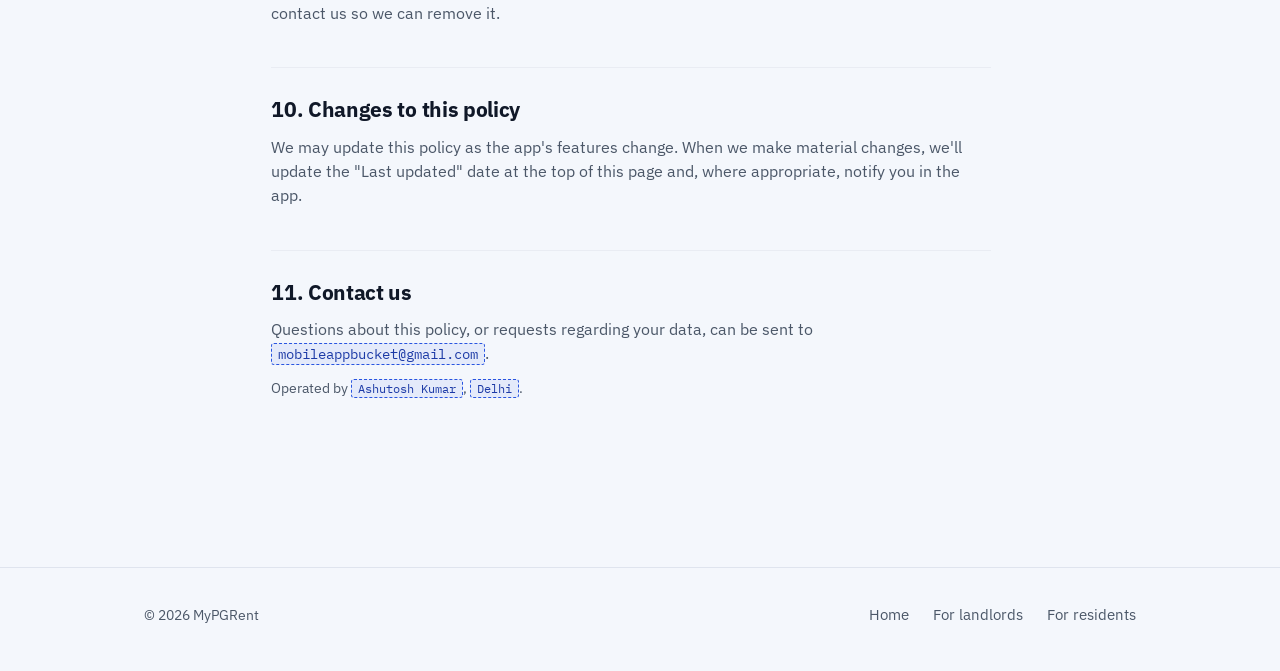
==== commit 22eb6ab9: "Update privacy.html" ====
--- a/privacy.html
+++ b/privacy.html
@@ -142,8 +142,8 @@
 
       <section id="contact">
         <h2>11. Contact us</h2>
-        <p>Questions about this policy, or requests regarding your data, can be sent to <span class="fill-in">support@mypgrent.app</span>.</p>
-        <p style="font-size: 0.85rem;">Operated by <span class="fill-in">[Your company / owner name]</span>, <span class="fill-in">[City, Country]</span>.</p>
+        <p>Questions about this policy, or requests regarding your data, can be sent to <span class="fill-in">mobileappbucket@gmail.com</span>.</p>
+        <p style="font-size: 0.85rem;">Operated by <span class="fill-in">Ashutosh Kumar</span>, <span class="fill-in">Delhi</span>.</p>
       </section>
 
     </div>
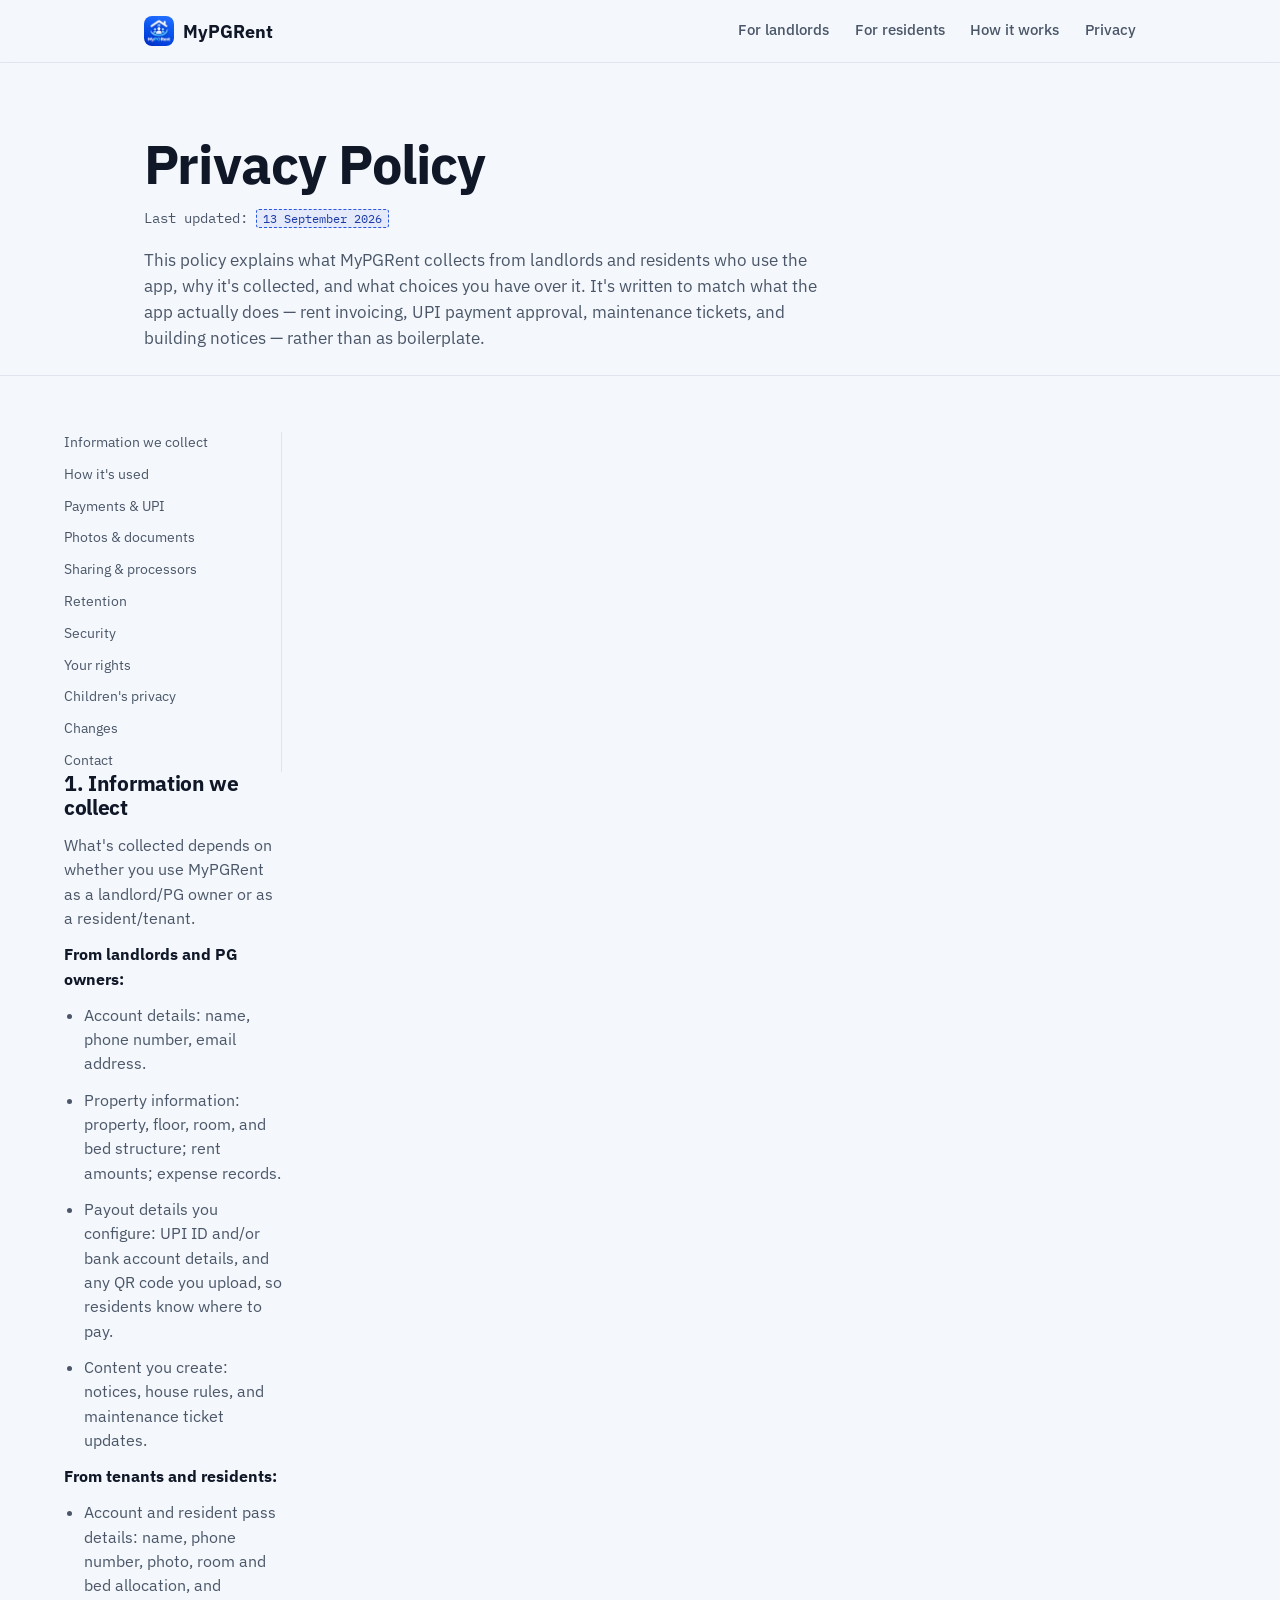
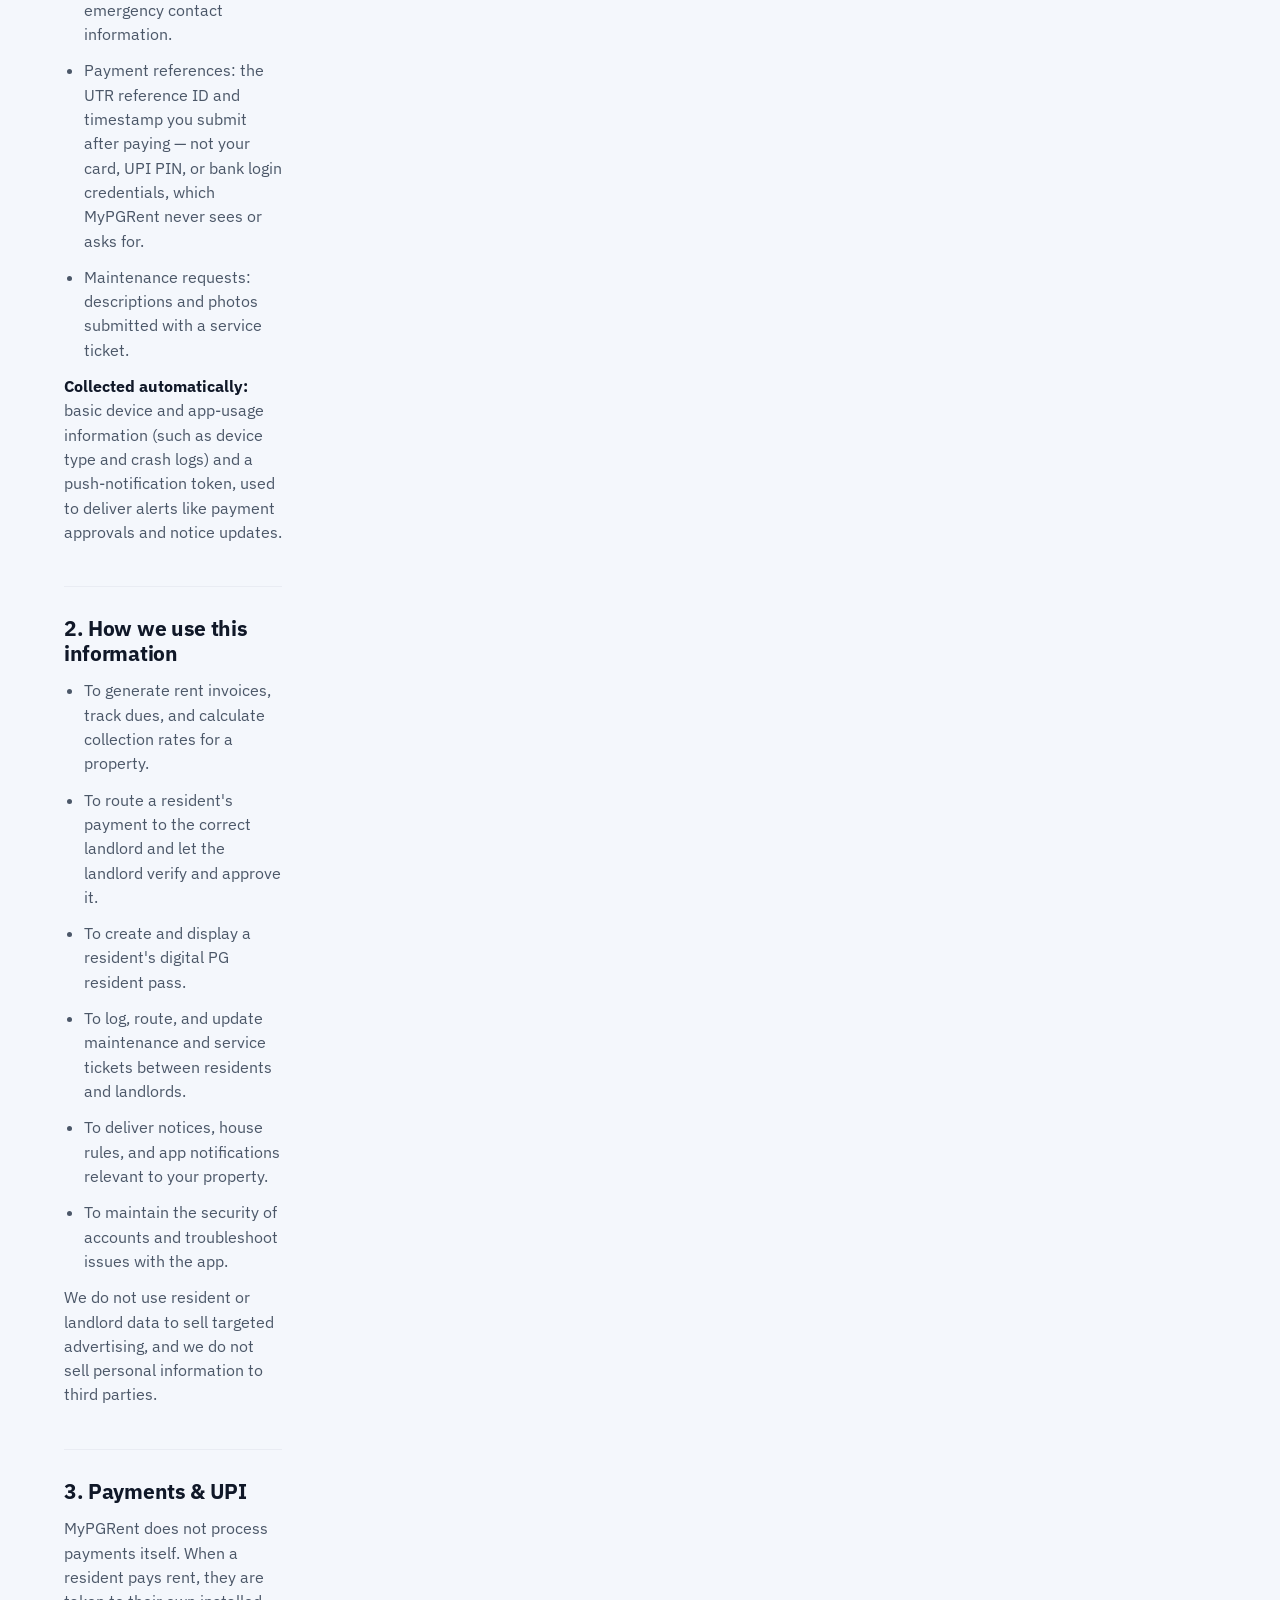
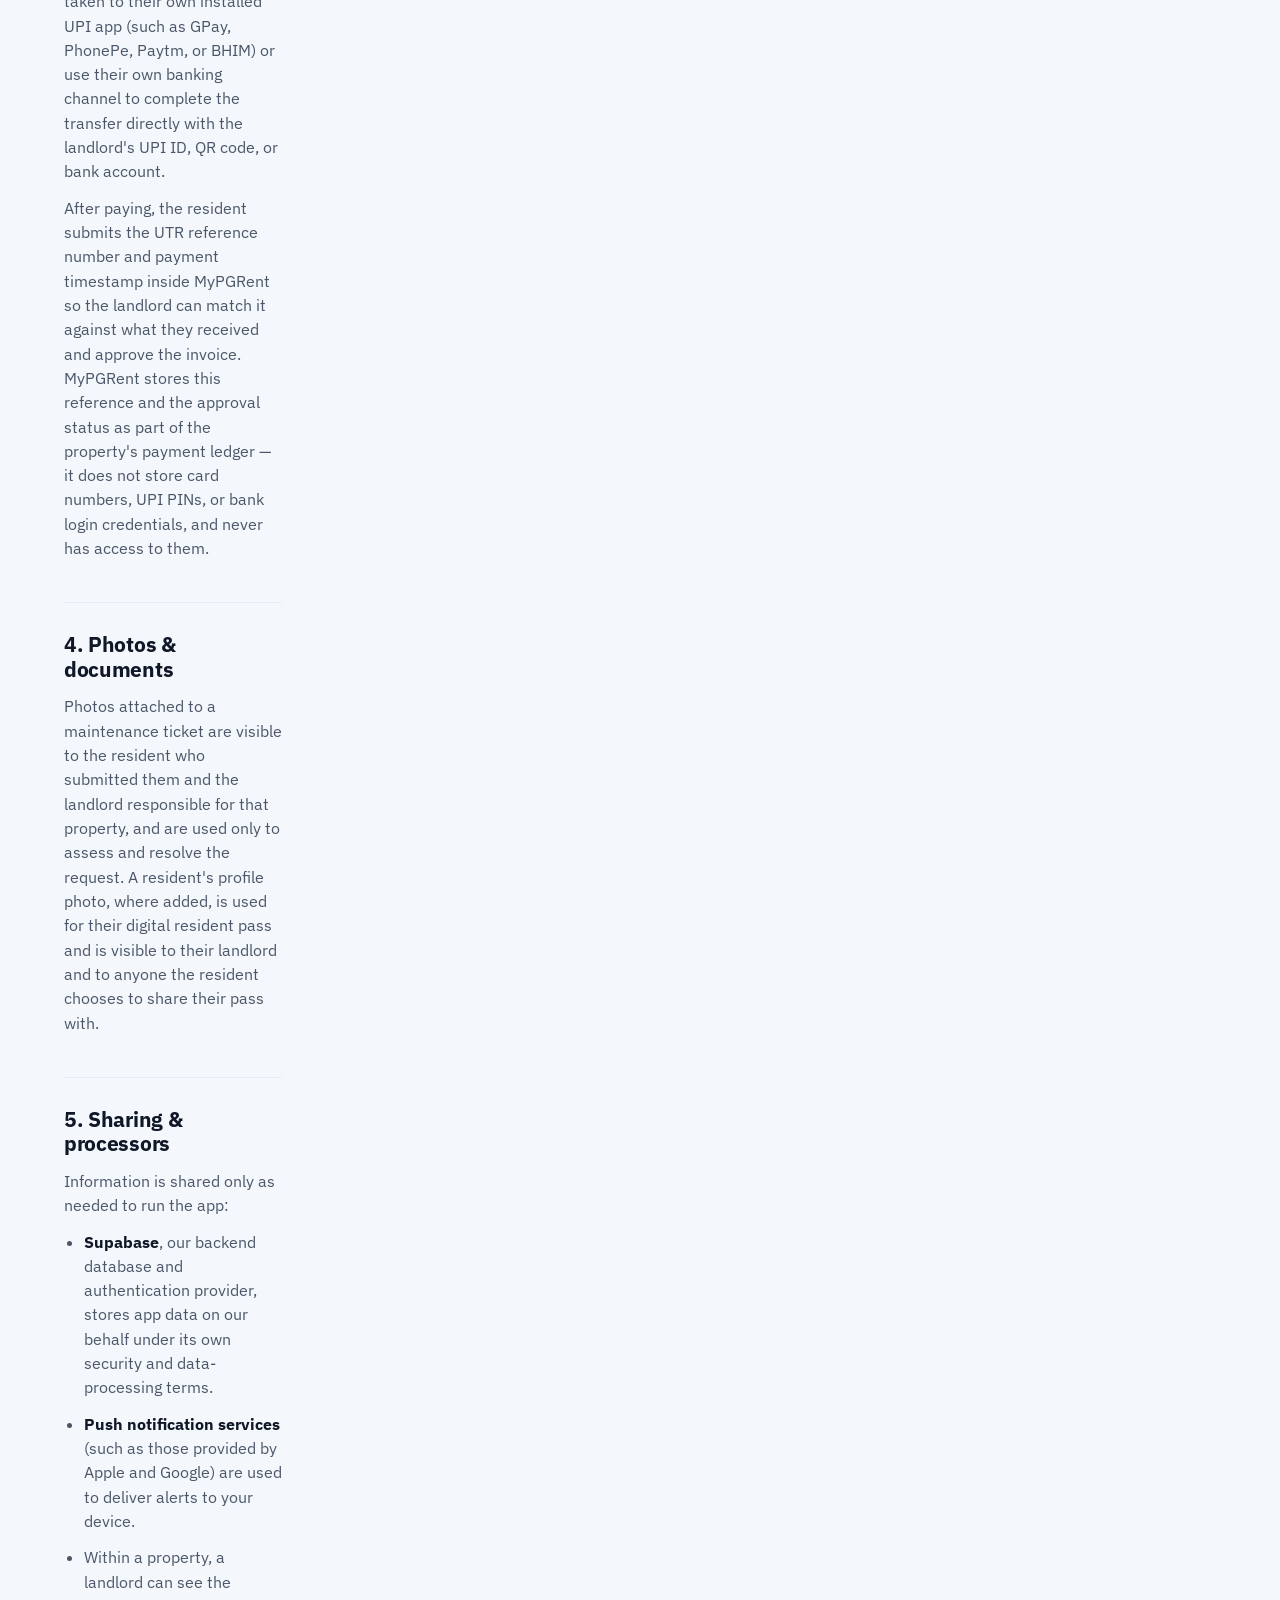
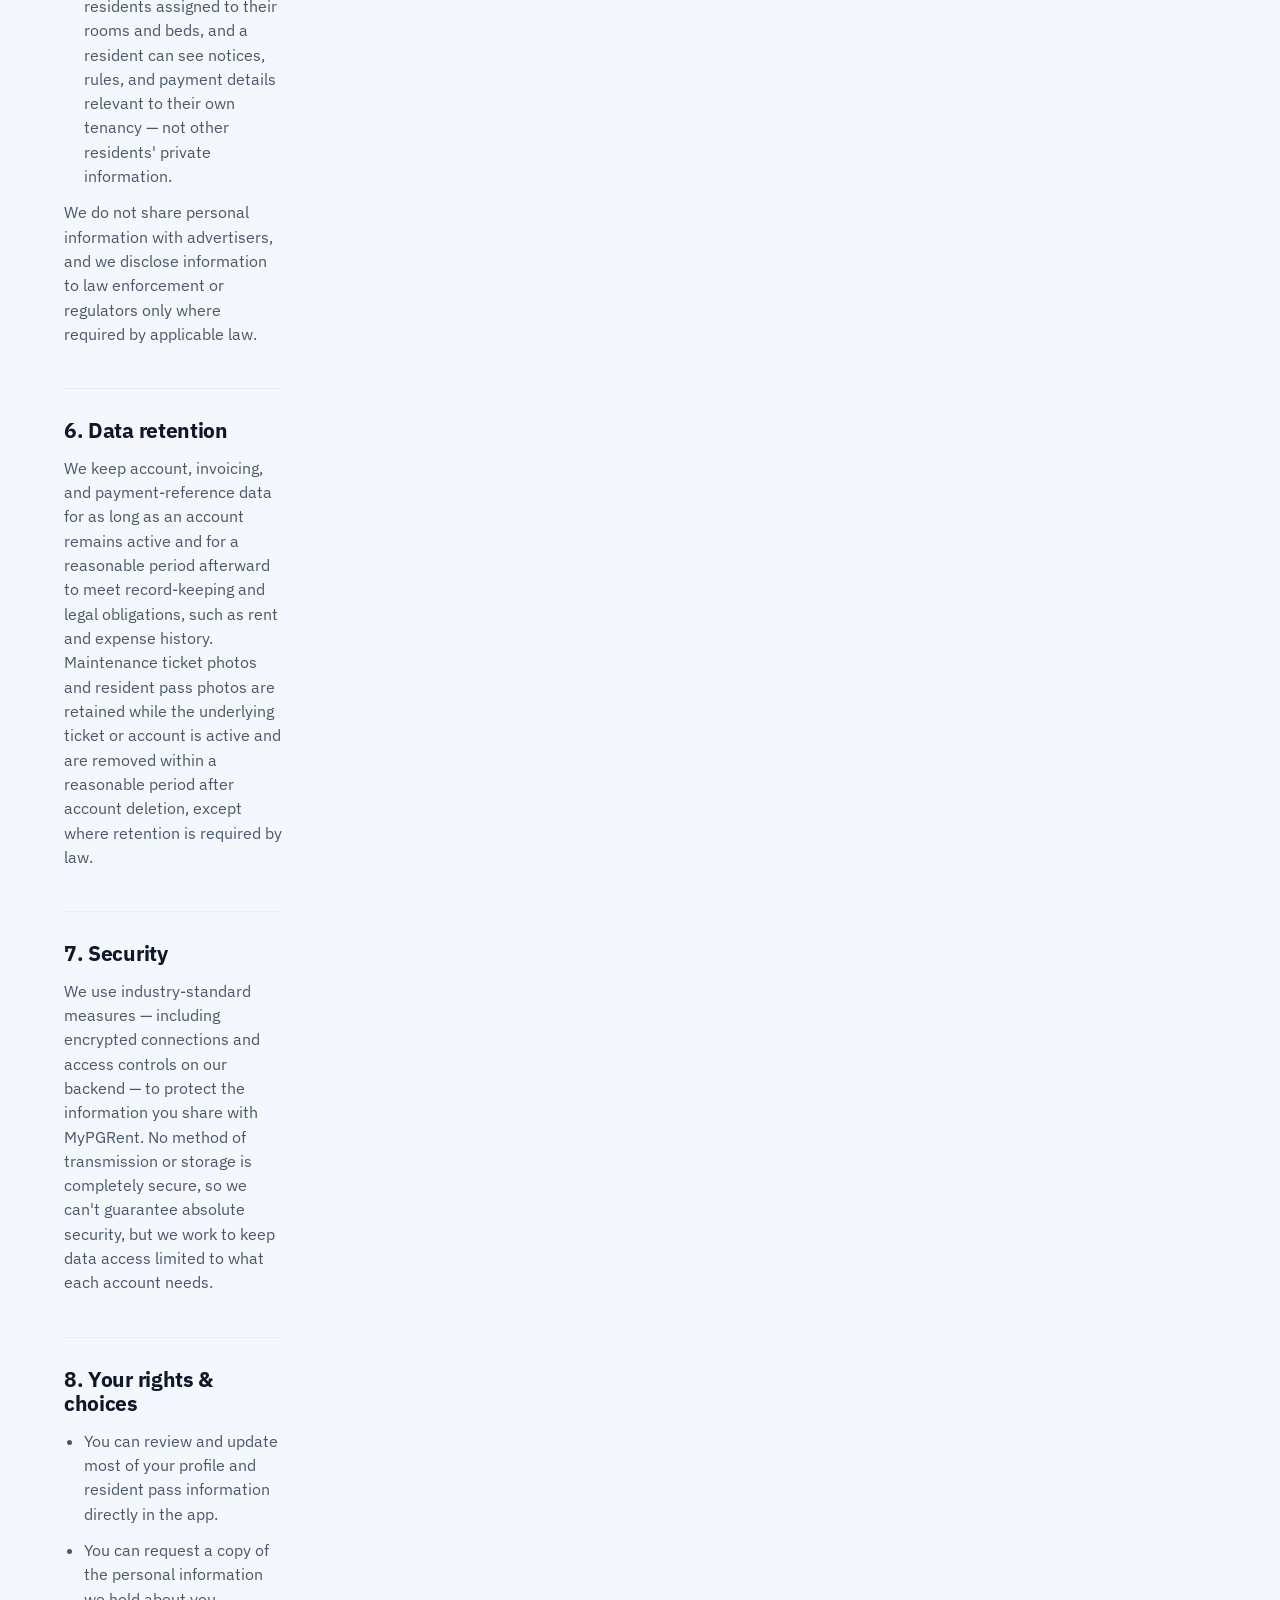
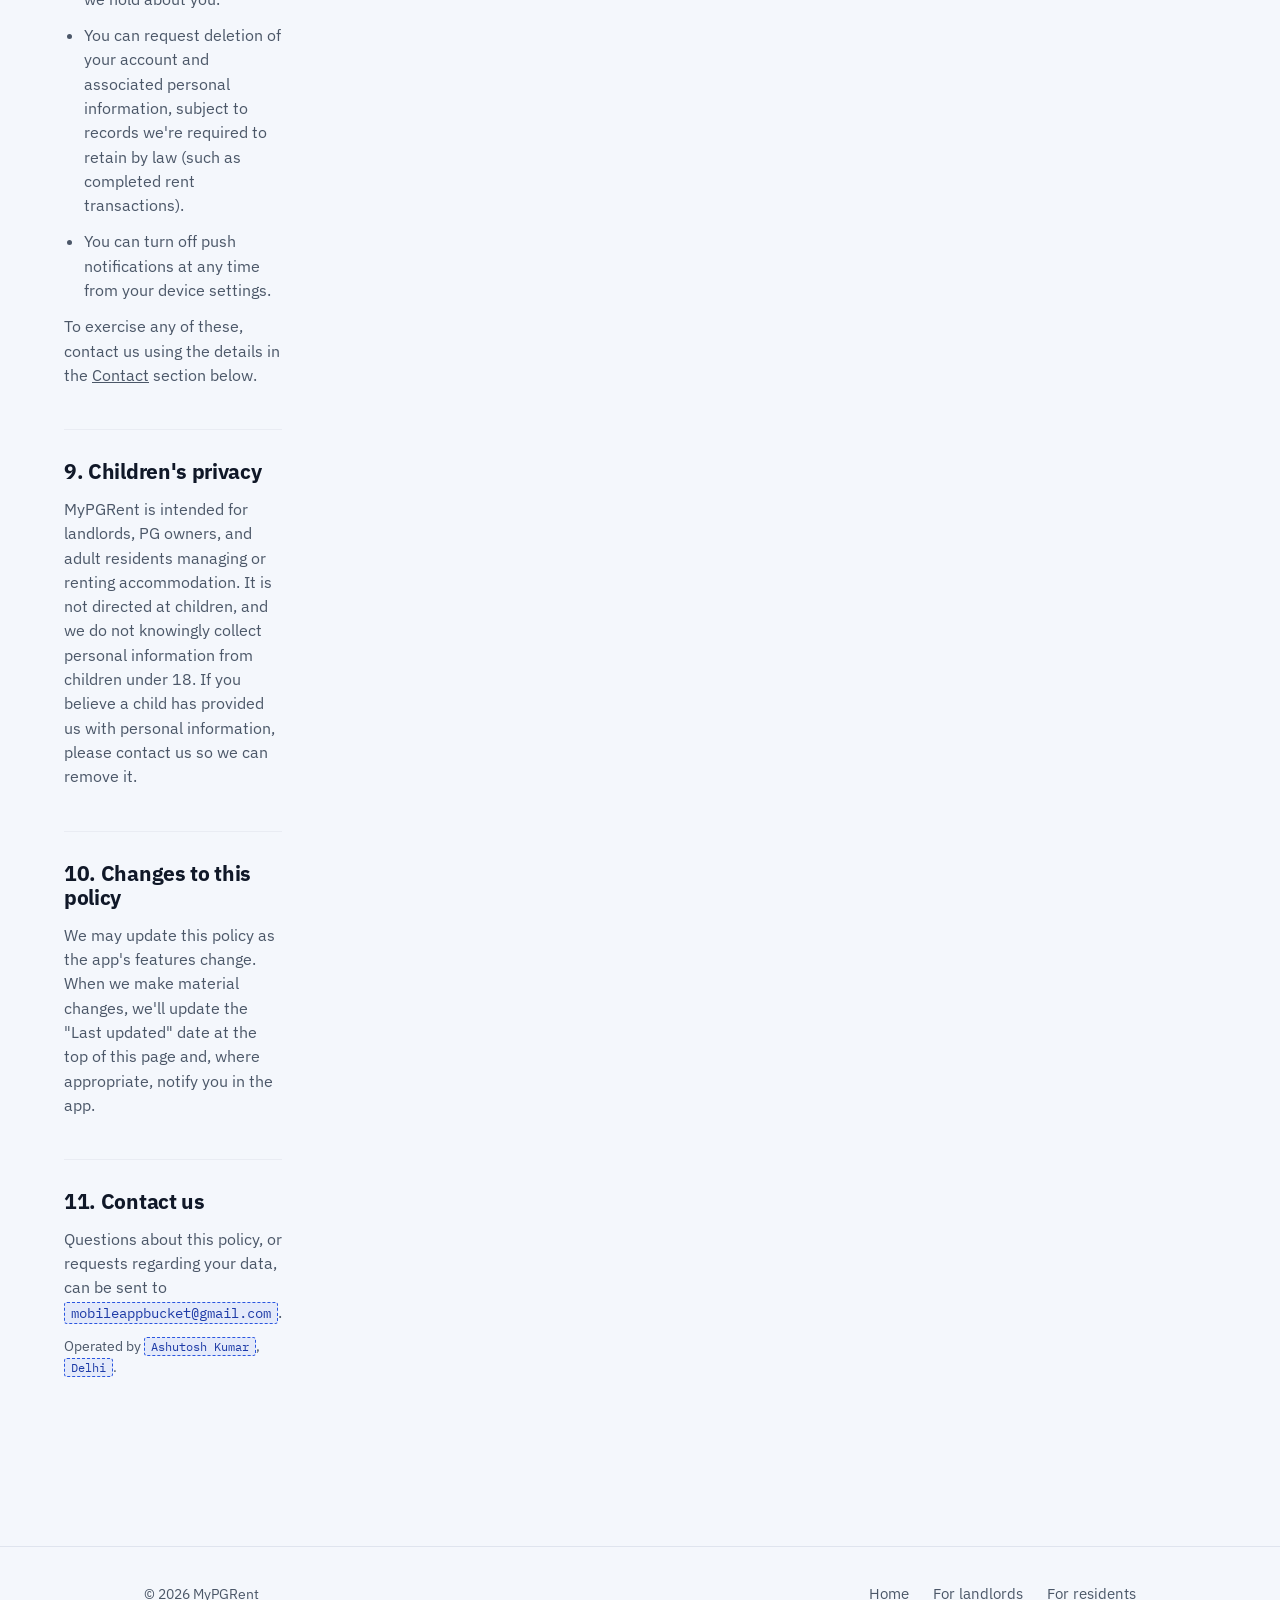
==== commit 63f29df3: "Update privacy.html" ====
--- a/privacy.html
+++ b/privacy.html
@@ -38,7 +38,8 @@
 </section>
 
 <section class="doc-body">
-  <div class="container" style="display: contents;">
+  <!-- <div class="container" style="display: contents;"> -->
+  <div class="container">
     <aside class="doc-toc">
       <a href="#collect">Information we collect</a>
       <a href="#use">How it's used</a>
